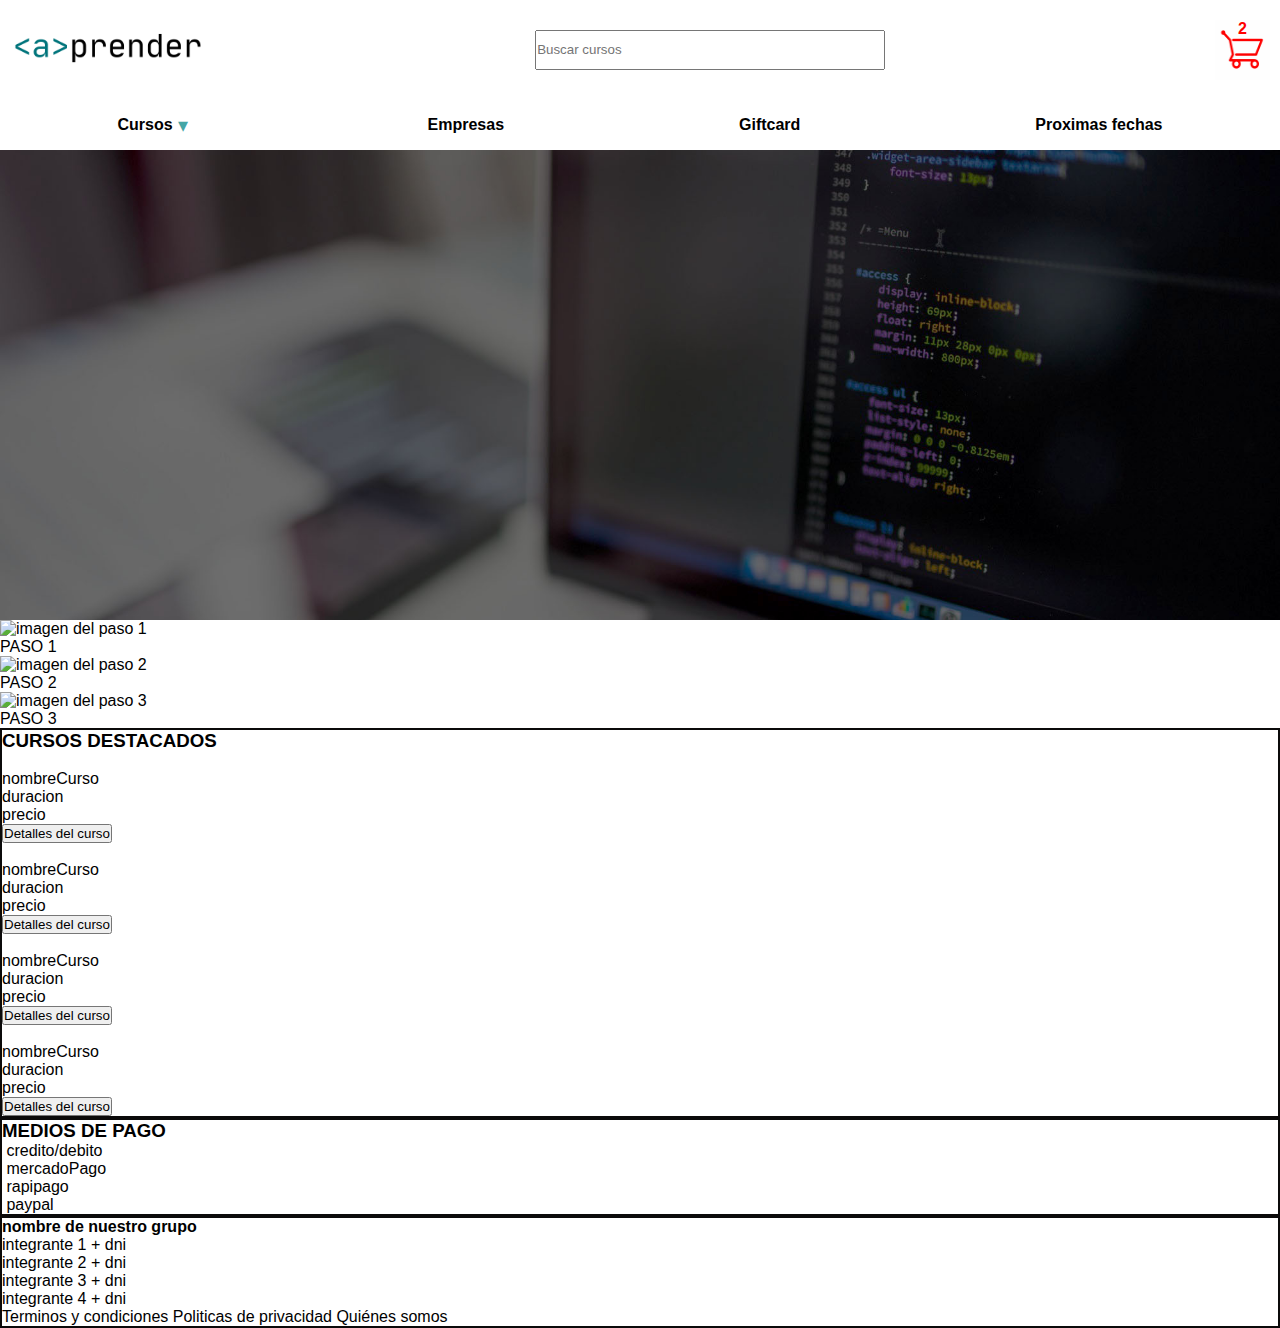
==== index.html @ 57b90f8f "Se agrego el menu bajo del header con el desplegable en "Cursos"" ====
<!DOCTYPE html>
<html lang="en">

<head>
    <meta charset="UTF-8">
    <meta name="viewport" content="width=device-width, initial-scale=1.0">
    <link rel="stylesheet" href="./css/estilos.css">
    <link rel="stylesheet" href="./css/header.css">
    <link rel="stylesheet" href="./css/main.css">
    <link rel="stylesheet" href="./css/nav.css">
    <title>Pagina de Inicio</title>
    <!--ESTO ES EL LOGO QUE APARECERA EN NOMBRE DE LA PÁGINA-->

    <link rel="apple-touch-icon" sizes="57x57" href="favicon/apple-icon-57x57.png">
    <link rel="apple-touch-icon" sizes="60x60" href="favicon/apple-icon-60x60.png">
    <link rel="apple-touch-icon" sizes="72x72" href="favicon/apple-icon-72x72.png">
    <link rel="apple-touch-icon" sizes="76x76" href="favicon/apple-icon-76x76.png">
    <link rel="apple-touch-icon" sizes="114x114" href="favicon/apple-icon-114x114.png">
    <link rel="apple-touch-icon" sizes="120x120" href="favicon/apple-icon-120x120.png">
    <link rel="apple-touch-icon" sizes="144x144" href="favicon/apple-icon-144x144.png">
    <link rel="apple-touch-icon" sizes="152x152" href="favicon/apple-icon-152x152.png">
    <link rel="apple-touch-icon" sizes="180x180" href="favicon/apple-icon-180x180.png">
    <link rel="icon" type="image/png" sizes="192x192" href="favicon/android-icon-192x192.png">
    <link rel="icon" type="image/png" sizes="32x32" href="favicon/favicon-32x32.png">
    <link rel="icon" type="image/png" sizes="96x96" href="favicon/favicon-96x96.png">
    <link rel="icon" type="image/png" sizes="16x16" href="favicon/favicon-16x16.png">
    <link rel="manifest" href="favicon/manifest.json">
    <meta name="msapplication-TileColor" content="#ffffff">
    <meta name="msapplication-TileImage" content="favicon/ms-icon-144x144.png">
    <meta name="theme-color" content="#ffffff">
</head>

<body>

    <header>

        <div class="header">
            <div class="div_logo">
                <a href="index.html">
                    <img src="images/LogoTest.png" class="img-div-logo" alt="Logo Aprender">
                </a>
            </div>
            <div class="div_barra">
                <input class="barra" type="text" list="cursos" placeholder="Buscar cursos" name="Buscador de cursos">
                <datalist id="cursos">
                    <option value="curso 1">
                    <option value="curso 2">
                    <option value="curso 3">
                    <option value="curso 4">
                </datalist>
                <!--<button type="submit">Buscar</button>-->
            </div>
            <div class="div_carrito">
                <img class="carrito" src="images/carritoDeCompras.png" alt="CarroDeCompras">
                <span class="numero-carrito-fijo"><strong>2</strong></span>
            </div>
        </div>
    </header>

    <nav class="nav_menu">
        <ul class="items_menu">
            <li class="dropdown items">
                <a href="http://">
                    <h4>Cursos</h4>
                </a>
                <button class="dropbtn"> &#9662;</button>
                <ul class="dropdown-content">
                    <li class="content"><a href="./html/curso1.html">Curso 1</a></li>
                    <li class="content"><a href="./html/curso2.htm">Curso 2</a></li>
                    <li class="content"><a href="./html/curso3.html">Curso 3</a></li>
                    <li class="content"><a href="./html/curso4.html">Curso 4</a></li>
                </ul>
            </li>
            <li class="items">
                <a href="./html/forumlarioEmpresa.html">
                    <h4> Empresas </h4>
                </a>

            </li>

            <li class="items">
                <a href="http://">
                    <h4> Giftcard</h4>
                </a>
            </li>
            <li class="items">
                <a href="http://">
                    <h4> Proximas fechas </h4>
                </a>
            </li>
        </ul>
    </nav>

    <main>
        <section style="border: none;">
            <figure class="slider-principal">
                <img class="img-slider-pincipal" src="./images/sliderImagen.jpeg" alt="imagen-slider-principal">
            </figure>
        </section>
        <div class="pasos">
            <img src="" alt="imagen del paso 1">
            <P>PASO 1</P>
        </div>
        <div class="pasos">
            <img src="" alt="imagen del paso 2">
            <P>PASO 2</P>
        </div>
        <div class="pasos">
            <img src="" alt="imagen del paso 3">
            <P>PASO 3</P>
        </div>
        </section>

        <section>
            <h3>CURSOS DESTACADOS</h3>
            <article>
                <div class="curso">
                    <img src="" alt="">
                    <p>nombreCurso</p>
                    <p>duracion</p>
                    <p>precio</p>
                    <button type="submit">Detalles del curso</button>
                </div>

            </article>

            <article>
                <div class="curso">
                    <img src="" alt="">
                    <p>nombreCurso</p>
                    <p>duracion</p>
                    <p>precio</p>
                    <button type="submit">Detalles del curso</button>
            </article>

            <article>
                <div class="curso">
                    <img src="" alt="">
                    <p>nombreCurso</p>
                    <p>duracion</p>
                    <p>precio</p>
                    <button type="submit">Detalles del curso</button>
            </article>

            <article>
                <div class="curso">
                    <img src="" alt="">
                    <p>nombreCurso</p>
                    <p>duracion</p>
                    <p>precio</p>
                    <button>Detalles del curso</button>
            </article>
        </section>

        <section>
            <H3>MEDIOS DE PAGO</H3>
            <div class="slider_medios_de_pago">
                <div>
                    <img src="" alt="">
                    <a href="http://"> credito/debito</a>
                </div>
                <div>
                    <img src="" alt="">
                    <a href="http://">mercadoPago</a>
                </div>
                <div>
                    <img src="" alt="">
                    <a href="http://">rapipago</a>
                </div>
                <div>
                    <img src="" alt="">
                    <a href="http://">paypal</a>
                </div>
            </div>

        </section>
    </main>
    <footer>

        <div class="columna_footer">
            <h4>nombre de nuestro grupo</h4>
            <p>integrante 1 + dni</p>
            <p>integrante 2 + dni</p>
            <p>integrante 3 + dni</p>
            <p>integrante 4 + dni</p>
        </div>

        <div class="columna_footer">

            <div class="menu_inferior">

                <a class="items_inferiores" href="">Terminos y condiciones</a>

                <a class="items_inferiores" href="">Politicas de privacidad</a>

                <a class="items_inferiores" href="">Quiénes somos</a>

            </div>
        </div>

        <!--<form>
            <label for="carrera">Elige una carrera:</label>
            <select style="opacity: 0; position: absolute; width: 100px; height: 30px;" id="carrera" name="carrera">
                <option value="fullstack">Desarrollo Full Stack JavaScript</option>
                <option value="frontend">Desarrollo Front End</option>
                <option value="datascience">Data Science</option>
                <option value="uxui">Diseño UX/UI</option>
            </select>
            <a>Hola</a>
        </form>-->


    </footer>

</body>


</html>
---- css/estilos.css ----
* {
    margin: 0;
    padding: 0;
    font-family: 'Montserrat', Arial, Helvetica, sans-serif;
    text-decoration: none;
}

/*Ésta parte solo la use para que se vean bien las sepraciones del nav, header, footer etc.
 Despues la sacamos.
--------------------------------------------------------------------*/
section,
footer {
    border: 2px solid #0b0a0a;
}

/*-----------------------------------------------------------*/
li {
    display: inline-flex
}
---- css/header.css ----
.header {
    margin: 0;
    display: flex;
    background-color: white;
    justify-content: space-between;
    height: 100px;
    align-items: center;

}

.div_logo,
.div_carrito,
.div_barra {
    display: flex;
    flex-direction: row;
    justify-content: center;
    align-items: center;
    padding: 10px;
    height: 40px;
}

.img-div-logo {
    height: 50px;
}

.barra {
    box-sizing: border-box;
    width: 350px;
    height: 40px;
    align-items: center;
}

.div_carrito {
    height: 35px;
}

.carrito {
    height: 60px;
    width: 55px;
}

.numero-carrito-fijo {
    position: absolute;
    top: 20px;
    color: red;
}
---- css/main.css ----
.slider-principal,
.img-slider-pincipal {
    height: 470px;
    object-fit: cover;
    width: 100%;
    object-position: center 20%;
}
---- css/nav.css ----
.items_menu,
.items {
    display: flex;
    height: 50px;
    justify-content: space-around;
    list-style: none;
    align-items: center;

}



.dropbtn {
    background-color: white;
    color: #44a6a6;
    padding: 5px;
    font-size: 20px;
    border: none;
}


.dropdown-content {
    display: none;
    background-color: #f9f9f9;
    padding: 10px;
    top:150px;
    width: fit-content;
    position:absolute;
}


.dropdown-content content:hover {
    background-color: #f1f1f1;
}

.dropdown:hover .dropdown-content {
    display: flex;
    flex-direction: column;
}

.dropdown:hover .dropbtn {
    color: white;
    background-color: #44a6a6;
}

a {
   color: black;
}
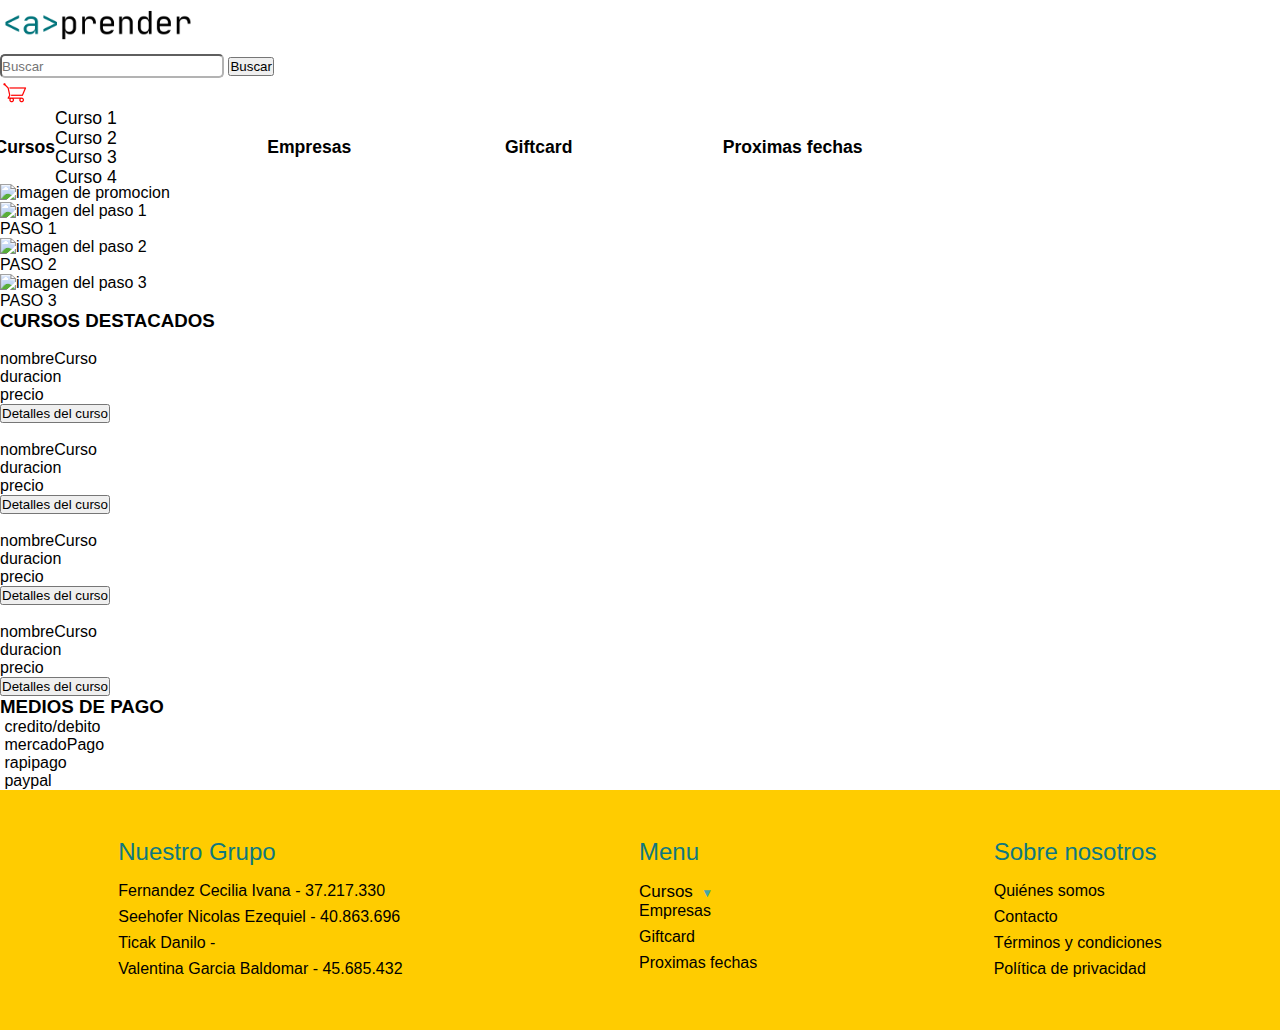
==== commit 010a74a2: "Acrtualizacion del formulario de inscripcion de empresas." ====
--- a/index.html
+++ b/index.html
@@ -5,9 +5,6 @@
     <meta charset="UTF-8">
     <meta name="viewport" content="width=device-width, initial-scale=1.0">
     <link rel="stylesheet" href="./css/estilos.css">
-    <link rel="stylesheet" href="./css/header.css">
-    <link rel="stylesheet" href="./css/main.css">
-    <link rel="stylesheet" href="./css/nav.css">
     <title>Pagina de Inicio</title>
     <!--ESTO ES EL LOGO QUE APARECERA EN NOMBRE DE LA PÁGINA-->
 
@@ -33,82 +30,77 @@
 <body>
 
     <header>
-
-        <div class="header">
-            <div class="div_logo">
-                <a href="index.html">
-                    <img src="images/LogoTest.png" class="img-div-logo" alt="Logo Aprender">
-                </a>
-            </div>
-            <div class="div_barra">
-                <input class="barra" type="text" list="cursos" placeholder="Buscar cursos" name="Buscador de cursos">
-                <datalist id="cursos">
-                    <option value="curso 1">
-                    <option value="curso 2">
-                    <option value="curso 3">
-                    <option value="curso 4">
-                </datalist>
-                <!--<button type="submit">Buscar</button>-->
-            </div>
-            <div class="div_carrito">
-                <img class="carrito" src="images/carritoDeCompras.png" alt="CarroDeCompras">
-                <span class="numero-carrito-fijo"><strong>2</strong></span>
-            </div>
-        </div>
+        <div class="logo_principal">
+            <a href="index.html">
+                <img src="images/LogoTest.png" style="height:50px" alt="Logo Aprender">
+            </a>
+        </div>
+        <div class=" barra_buscadora">
+            <input type="search" list="cursos" placeholder="Buscar" name="Buscador">
+            <datalist>
+                <option value="curso 1">
+                <option value="curso 2">
+                <option value="curso 3">
+                <option value="curso 4">
+            </datalist>
+            <button type="submit">Buscar</button>
+        </div>
+        <div class="logo_carrito">
+            <img src="images/carritoDeCompras.png" style="height:30px" alt="CarroDeCompras">
+        </div>
+        <nav> <!--Esto es el Menú principal. Muestra los cursos-->
+            <div class="container_items">
+                <ul class="items_lista">
+                    <li class="items">
+                        <a href="http://">
+                            <h4> Cursos </h4>
+                        </a>
+                        <ul>
+                            <li><a href="./html/curso1.html">Curso 1</a></li>
+                            <li><a href="./html/curso2.htm" l>Curso 2</a></li>
+                            <li><a href="./html/curso3.html">Curso 3</a></li>
+                            <li><a href="./html/curso4.html">Curso 4</a></li>
+                        </ul>
+                    </li>
+                    <li class="items">
+                        <a href="./html/forumlarioEmpresa.html">
+                            <h4> Empresas </h4>
+                        </a>
+
+                    </li>
+
+                    <li class="items">
+                        <a href="http://">
+                            <h4> Giftcard</h4>
+                        </a>
+                    </li>
+                    <li class="items">
+                        <a href="http://">
+                            <h4> Proximas fechas </h4>
+                        </a>
+                    </li>
+                </ul>
+            </div>
+
+        </nav>
     </header>
-
-    <nav class="nav_menu">
-        <ul class="items_menu">
-            <li class="dropdown items">
-                <a href="http://">
-                    <h4>Cursos</h4>
-                </a>
-                <button class="dropbtn"> &#9662;</button>
-                <ul class="dropdown-content">
-                    <li class="content"><a href="./html/curso1.html">Curso 1</a></li>
-                    <li class="content"><a href="./html/curso2.htm">Curso 2</a></li>
-                    <li class="content"><a href="./html/curso3.html">Curso 3</a></li>
-                    <li class="content"><a href="./html/curso4.html">Curso 4</a></li>
-                </ul>
-            </li>
-            <li class="items">
-                <a href="./html/forumlarioEmpresa.html">
-                    <h4> Empresas </h4>
-                </a>
-
-            </li>
-
-            <li class="items">
-                <a href="http://">
-                    <h4> Giftcard</h4>
-                </a>
-            </li>
-            <li class="items">
-                <a href="http://">
-                    <h4> Proximas fechas </h4>
-                </a>
-            </li>
-        </ul>
-    </nav>
-
     <main>
-        <section style="border: none;">
-            <figure class="slider-principal">
-                <img class="img-slider-pincipal" src="./images/sliderImagen.jpeg" alt="imagen-slider-principal">
-            </figure>
-        </section>
-        <div class="pasos">
-            <img src="" alt="imagen del paso 1">
-            <P>PASO 1</P>
-        </div>
-        <div class="pasos">
-            <img src="" alt="imagen del paso 2">
-            <P>PASO 2</P>
-        </div>
-        <div class="pasos">
-            <img src="" alt="imagen del paso 3">
-            <P>PASO 3</P>
-        </div>
+        <div class="slider_principal">
+            <img src="" alt="imagen de promocion" srcset="">
+        </div>
+        <section>
+            <div class="pasos">
+                <img src="" alt="imagen del paso 1">
+                <P>PASO 1</P>
+            </div>
+            <div class="pasos">
+                <img src="" alt="imagen del paso 2">
+                <P>PASO 2</P>
+            </div>
+            <div class="pasos">
+                <img src="" alt="imagen del paso 3">
+                <P>PASO 3</P>
+            </div>
         </section>
 
         <section>
@@ -176,39 +168,74 @@
         </section>
     </main>
     <footer>
-
         <div class="columna_footer">
-            <h4>nombre de nuestro grupo</h4>
-            <p>integrante 1 + dni</p>
-            <p>integrante 2 + dni</p>
-            <p>integrante 3 + dni</p>
-            <p>integrante 4 + dni</p>
+            <h4 class="titulo_footer">Nuestro Grupo</h4>
+            <ul>
+                <li class="item_inferior">
+                    <p>Fernandez Cecilia Ivana - 37.217.330</p>
+                </li>
+                <li class="item_inferior">
+                    <p>Seehofer Nicolas Ezequiel - 40.863.696</p>
+                </li>
+                <li class="item_inferior">
+                    <p>Ticak Danilo - </p>
+                </li>
+                <li class="item_inferior"></li>
+                <p>Valentina Garcia Baldomar - 45.685.432</p>
+                </li>
+            </ul>
         </div>
 
         <div class="columna_footer">
 
-            <div class="menu_inferior">
-
-                <a class="items_inferiores" href="">Terminos y condiciones</a>
-
-                <a class="items_inferiores" href="">Politicas de privacidad</a>
-
-                <a class="items_inferiores" href="">Quiénes somos</a>
-
-            </div>
-        </div>
-
-        <!--<form>
-            <label for="carrera">Elige una carrera:</label>
-            <select style="opacity: 0; position: absolute; width: 100px; height: 30px;" id="carrera" name="carrera">
-                <option value="fullstack">Desarrollo Full Stack JavaScript</option>
-                <option value="frontend">Desarrollo Front End</option>
-                <option value="datascience">Data Science</option>
-                <option value="uxui">Diseño UX/UI</option>
-            </select>
-            <a>Hola</a>
-        </form>-->
-
+            <h4 class="titulo_footer">Menu</h4>
+            <ul>
+                <li class="item_inferior">
+                    <li class="dropdown">
+                        <a href="#" class="dropbtn">Cursos</a>  <!-- Flecha azul en el mismo enlace -->
+                        <ul class="dropdown-content">
+                            <li><a href="../html/curso1.html">Curso 1</a></li>
+                            <li><a href="../html/curso2.html">Curso 2</a></li>
+                            <li><a href="../html/curso3.html">Curso 3</a></li>
+                            <li><a href="../html/curso4.html">Curso 4</a></li>
+                        </ul>
+                    </li>
+                    
+                </li>
+              
+                <li class="item_inferior">
+                    <a href="">Empresas</a>
+                </li>
+                <li class="item_inferior">
+                    <a href="">Giftcard</a>
+                </li>
+                <li class="item_inferior">
+                    <a href="">Proximas fechas</a>
+                </li>
+
+            </ul>
+        </div>
+        </div>
+        <div class="columna_footer">
+
+            <h4 class="titulo_footer">Sobre nosotros</h4>
+            <ul>
+                <li class="item_inferior">
+                    <a href="">Quiénes somos</a>
+                </li>
+                <li class="item_inferior">
+                    <a href="">Contacto</a>
+                </li>
+                <li class="item_inferior">
+                    <a href="">Términos y condiciones</a>
+                </li>
+                <li class="item_inferior">
+                    <a href="">Política de privacidad</a>
+                </li>
+
+            </ul>
+
+        </div>
 
     </footer>
 
--- a/css/estilos.css
+++ b/css/estilos.css
@@ -1,19 +1,214 @@
-* {
+*{
     margin: 0;
     padding: 0;
-    font-family: 'Montserrat', Arial, Helvetica, sans-serif;
+    font-family: Arial, Helvetica, sans-serif;
     text-decoration: none;
-}
-
-/*Ésta parte solo la use para que se vean bien las sepraciones del nav, header, footer etc.
- Despues la sacamos.
---------------------------------------------------------------------*/
-section,
-footer {
-    border: 2px solid #0b0a0a;
-}
-
-/*-----------------------------------------------------------*/
-li {
-    display: inline-flex
-}+    list-style: none;
+
+}
+a {
+    color: var(--color-negro);
+}
+.items, .item_inferior  a:hover {
+    color: #44a6a6;
+    transform: scale(1.1); 
+}
+:root{
+    --color-primario: #0f787f;
+    --color-secundario:#ffcc00;
+    --color-blanco:white;
+    --color-gris:#b3b3b3;
+    --color-negro:black;
+}
+
+.items_lista{
+    display: inline-flex;
+    gap: 10rem;
+}
+
+
+.texto_inscripcion{
+  margin-top: 1.5rem;
+  margin-left: 3.5rem;
+}
+.texto_curso_nav{
+    font-weight: bold;
+}
+
+.detalles_del_curso_main{
+width: 100%;
+height: 390px;
+padding-top: 1rem;
+
+}
+.titulo_curso{
+margin-top: 3rem;
+display: flex;
+margin-left: 3rem;
+
+}
+
+
+.input_datos_alumno {
+
+display: flex;
+justify-content:space-evenly;
+align-items: center;
+margin-bottom: 10px;
+
+
+}
+input{
+    width: 14rem;
+    height:1.5rem ;
+    border-radius: 5px;
+    border-color: var(--color-gris);
+}
+.boton_agregar_quitar_persona{
+    background-color: white;
+    width: 30px;
+    height: 30px;
+    border-radius: 50%; 
+    border: 3px solid black;
+    cursor: pointer; 
+   
+}
+.boton_agregar_quitar_persona:hover {
+    transform: scale(1.2); 
+}
+
+
+.contenedor_boton_texto{
+    display: flex;
+    align-items: first baseline;
+    margin-left: 3.5rem;
+    margin-top: 3rem;
+ 
+}
+
+.boton_inscribirse{
+    display: inline-block; 
+    text-align: center; 
+    line-height: 3rem;
+    border: none;
+    width: 7rem;
+    height: 3rem;
+
+    border-radius: 20px;
+    background-color: var(--color-primario);
+    color: var(--color-blanco);
+    margin-left: 5rem;
+    font-family: Arial, sans-serif;
+    font-size: 18px;
+    cursor: pointer;
+   
+ 
+}
+
+.boton_inscribirse:hover {
+    background-color: #007b8f;
+    transform: scale(1.05); 
+}
+
+.precio{
+    background-color: black;
+    color: white;
+    padding: 10px;
+    display: inline-block;
+    font-family: Arial, sans-serif;
+    font-size: 18px;
+    border-radius: 2px;
+    margin-left: 4rem;
+    margin-top: 3rem;
+}
+.texto_agregar-persona{
+    margin-left: 1rem;
+}
+
+footer{
+background-color:#ffcc00;
+height: 10rem;
+display: flex;
+justify-content: space-around;
+padding-top: 3rem;
+padding-bottom: 2rem;
+}
+.titulo_footer{
+color: var(--color-primario);
+font-family: Arial, Helvetica, sans-serif;
+font-size:x-large;
+font-weight:100;
+margin-bottom: 1rem;
+}
+.item_inferior{
+    margin-bottom: 0.5rem;
+color: var(--color-negro);
+}
+   /*
+   código Nico
+   */ 
+   .items_menu,
+.items {
+    display: flex;
+    justify-content: space-around;
+    list-style: none;
+    align-items: center;
+}
+
+.dropbtn {
+    color: var(--color-negro);
+    font-size: 17px;
+ 
+    text-decoration: none;
+    cursor: pointer;
+    border: none;
+    background-color: transparent; 
+
+}
+
+.dropbtn::after {
+    content: " \25BC";
+    color: #44a6a6;
+    margin-left: 5px;
+    font-size: 12px;
+}
+
+.dropdown {
+    position:relative;
+
+}
+
+
+.dropdown-content {
+    display: none;
+    position: absolute;
+    background-color: #f9f9f9;
+    padding: 10px;
+    top: 100%;
+    width: 150px;
+    z-index: 1; 
+}
+
+.dropdown-content li {
+    list-style: none;
+}
+
+.dropdown-content a {
+    display: block;
+    padding: 8px;
+    text-decoration: none;
+    color: black;
+}
+
+.dropdown-content a:hover {
+    background-color: #f1f1f1;
+}
+
+.dropdown:hover .dropdown-content {
+    display: block; 
+}
+
+.dropdown:hover .dropbtn {
+    color:var(--color-primario);
+    background-color: transparent; 
+}
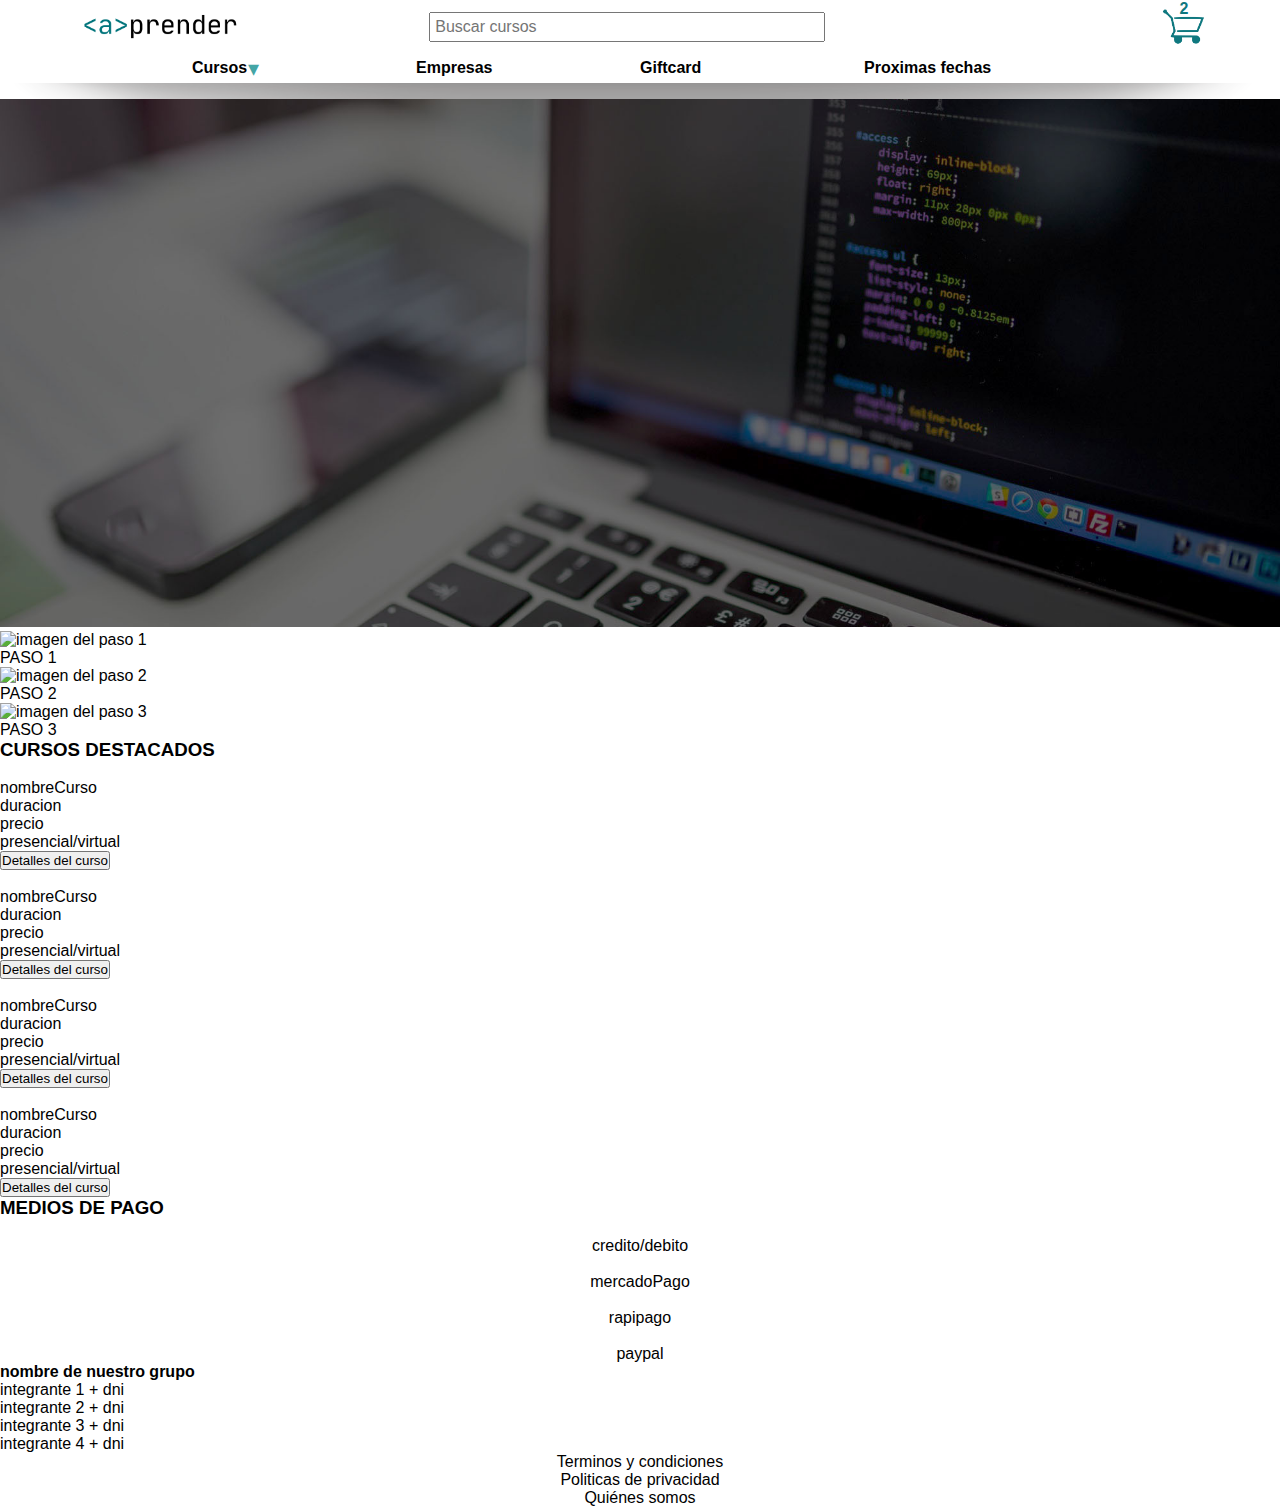
==== commit 7d5a357f: "Header, Nav y Slider ajustados en porcentuales (en algunos pocos use 'rem' porque se complico)" ====
--- a/index.html
+++ b/index.html
@@ -5,6 +5,9 @@
     <meta charset="UTF-8">
     <meta name="viewport" content="width=device-width, initial-scale=1.0">
     <link rel="stylesheet" href="./css/estilos.css">
+    <link rel="stylesheet" href="./css/header.css">
+    <link rel="stylesheet" href="./css/main.css">
+    <link rel="stylesheet" href="./css/nav.css">
     <title>Pagina de Inicio</title>
     <!--ESTO ES EL LOGO QUE APARECERA EN NOMBRE DE LA PÁGINA-->
 
@@ -29,65 +32,72 @@
 
 <body>
 
-    <header>
-        <div class="logo_principal">
+    <header class="header">
+        <figure class="item-header item-header-logo">
             <a href="index.html">
-                <img src="images/LogoTest.png" style="height:50px" alt="Logo Aprender">
+                <img src="images/LogoTest.png" class="logo" alt="Logo Aprender">
             </a>
-        </div>
-        <div class=" barra_buscadora">
-            <input type="search" list="cursos" placeholder="Buscar" name="Buscador">
-            <datalist>
+        </figure>
+        <article class="item-header item-header-barra">
+            <input class="barra" type="text" list="cursos" placeholder="Buscar cursos" name="Buscador de cursos">
+            <datalist id="cursos">
                 <option value="curso 1">
                 <option value="curso 2">
                 <option value="curso 3">
                 <option value="curso 4">
             </datalist>
-            <button type="submit">Buscar</button>
-        </div>
-        <div class="logo_carrito">
-            <img src="images/carritoDeCompras.png" style="height:30px" alt="CarroDeCompras">
-        </div>
-        <nav> <!--Esto es el Menú principal. Muestra los cursos-->
-            <div class="container_items">
-                <ul class="items_lista">
-                    <li class="items">
-                        <a href="http://">
-                            <h4> Cursos </h4>
-                        </a>
-                        <ul>
-                            <li><a href="./html/curso1.html">Curso 1</a></li>
-                            <li><a href="./html/curso2.htm" l>Curso 2</a></li>
-                            <li><a href="./html/curso3.html">Curso 3</a></li>
-                            <li><a href="./html/curso4.html">Curso 4</a></li>
-                        </ul>
-                    </li>
-                    <li class="items">
-                        <a href="./html/forumlarioEmpresa.html">
-                            <h4> Empresas </h4>
-                        </a>
-
-                    </li>
-
-                    <li class="items">
-                        <a href="http://">
-                            <h4> Giftcard</h4>
-                        </a>
-                    </li>
-                    <li class="items">
-                        <a href="http://">
-                            <h4> Proximas fechas </h4>
-                        </a>
-                    </li>
+        </article>
+
+        <figure class="item-header item-header-carrito">
+            <img class="img-carrito" src="images/carritoDeComprasColor.png" alt="CarroDeCompras">
+            <figcaption class="numero-carrito-fijo"><strong>2</strong></figcaption>
+        </figure>
+    </header>
+
+    <nav class="nav-menu">
+        <!-- Estaba pensando agregar tipo una línea sombreada abajo del nav. Porque es toda blanca la página 
+         valen ya hizo un diseño en Canva, revisarlo-->
+        <ul class="nav-items-menu">
+            <li class="desplegable items item-principio">
+                <a href="http://">
+                    <h4>Cursos</h4>
+                </a>
+
+                <button class="flecha-cursos"> &#9662;</button>
+                <ul class="contenedor-desplegable">
+                    <li class="contenido"><a href="./html/curso1.html">Curso 1</a></li>
+                    <li class="contenido"><a href="./html/curso2.htm">Curso 2</a></li>
+                    <li class="contenido"><a href="./html/curso3.html">Curso 3</a></li>
+                    <li class="contenido"><a href="./html/curso4.html">Curso 4</a></li>
                 </ul>
-            </div>
-
-        </nav>
-    </header>
-    <main>
-        <div class="slider_principal">
-            <img src="" alt="imagen de promocion" srcset="">
-        </div>
+            </li>
+            <li class="items">
+                <a href="./html/forumlarioEmpresa.html">
+                    <h4> Empresas </h4>
+                </a>
+
+            </li>
+
+            <li class="items">
+                <a href="http://">
+                    <h4> Giftcard</h4>
+                </a>
+            </li>
+            <li class="items item-final">
+                <a href="http://">
+                    <h4> Proximas fechas </h4>
+                </a>
+            </li>
+        </ul>
+    </nav>
+    <div class="barra-degradada" ><img class = "img-degrade" src="./images/imagenDegradado.png" alt="detalle en degrade"></div>
+
+    <main class="main">
+        <section class="section-main-carrousel">
+            <!-- AGREGAR LAS FLECHAS QUE PUSO VALEN EN CANVA-->
+            <img class="img-carrousel-pincipal" src="./images/sliderImagen.jpeg" alt="imagen-slider-principal">
+
+        </section>
         <section>
             <div class="pasos">
                 <img src="" alt="imagen del paso 1">
@@ -101,6 +111,27 @@
                 <img src="" alt="imagen del paso 3">
                 <P>PASO 3</P>
             </div>
+            <!--section{display:flex:
+justify-content:space-around; align-items:center;
+}
+div
+display:inline-block;
+height:100px; width:50px; align-items:center;
+background-color:red;
+}
+a{
+display: flex;
+justify-content: center. align-items:center; background-color: white; margin-top:40px;
+}
+</style>
+</head>
+<body>
+<section>>
+<div><a>Hola</a></div>
+<div><a>Como</a></div>
+<div><a>Estas</a></div>
+</section>
+</body>-->
         </section>
 
         <section>
@@ -111,6 +142,7 @@
                     <p>nombreCurso</p>
                     <p>duracion</p>
                     <p>precio</p>
+                    <p>presencial/virtual</p>
                     <button type="submit">Detalles del curso</button>
                 </div>
 
@@ -122,6 +154,7 @@
                     <p>nombreCurso</p>
                     <p>duracion</p>
                     <p>precio</p>
+                    <p>presencial/virtual</p>
                     <button type="submit">Detalles del curso</button>
             </article>
 
@@ -131,6 +164,7 @@
                     <p>nombreCurso</p>
                     <p>duracion</p>
                     <p>precio</p>
+                    <p>presencial/virtual</p>
                     <button type="submit">Detalles del curso</button>
             </article>
 
@@ -140,8 +174,56 @@
                     <p>nombreCurso</p>
                     <p>duracion</p>
                     <p>precio</p>
+                    <p>presencial/virtual</p>
                     <button>Detalles del curso</button>
             </article>
+
+            <!--
+<style>
+body{ display:flex; align-items: center;
+justify-content: space-around;
+}
+h1{
+display:flex; align-items: center;
+}
+section, article{
+display: flex;
+align-items: center;
+justify-content: space-around;
+}
+section(
+background-color: #FOFOFO;
+height: 400px;
+width: 1510px;
+}
+article (
+flex-direction: column;
+height: 380px;
+border: 4px solid yellow;
+a(
+display: inline-flex; width: 375px;
+height: 40px; justify-content: center; align-content space-around:
+</style>
+</head>
+<body>
+<h1>Cursos destacados</h1>
+<section> <article>
+<h3 style="display:flex">Diseño UX/UI</h3> <a style="color:black; justify-content flex-start;">Asi asdjoajsdoiajsodasda jaiosida asidoiasi asjasida c asdfoakm</a>
+<a style="color:black; justify-content flex-end;">< <a style="color:black; justify-content:flex-start;"> <a style="color: #OF787F: justify-content flex-end," </article>
+<article>
+<a>Explicacion 1</a>
+<a>Explicacion 2</a>
+<a>Explicacion 3</a>
+</article>
+<article>
+<a>Explicacion 1</a>
+<a-Explicacion 2</a>
+<a>Explicacion 3</a>
+</article>
+</section>
+</body>
+
+-->
         </section>
 
         <section>
@@ -168,74 +250,39 @@
         </section>
     </main>
     <footer>
+
         <div class="columna_footer">
-            <h4 class="titulo_footer">Nuestro Grupo</h4>
-            <ul>
-                <li class="item_inferior">
-                    <p>Fernandez Cecilia Ivana - 37.217.330</p>
-                </li>
-                <li class="item_inferior">
-                    <p>Seehofer Nicolas Ezequiel - 40.863.696</p>
-                </li>
-                <li class="item_inferior">
-                    <p>Ticak Danilo - </p>
-                </li>
-                <li class="item_inferior"></li>
-                <p>Valentina Garcia Baldomar - 45.685.432</p>
-                </li>
-            </ul>
+            <h4>nombre de nuestro grupo</h4>
+            <p>integrante 1 + dni</p>
+            <p>integrante 2 + dni</p>
+            <p>integrante 3 + dni</p>
+            <p>integrante 4 + dni</p>
         </div>
 
         <div class="columna_footer">
 
-            <h4 class="titulo_footer">Menu</h4>
-            <ul>
-                <li class="item_inferior">
-                    <li class="dropdown">
-                        <a href="#" class="dropbtn">Cursos</a>  <!-- Flecha azul en el mismo enlace -->
-                        <ul class="dropdown-content">
-                            <li><a href="../html/curso1.html">Curso 1</a></li>
-                            <li><a href="../html/curso2.html">Curso 2</a></li>
-                            <li><a href="../html/curso3.html">Curso 3</a></li>
-                            <li><a href="../html/curso4.html">Curso 4</a></li>
-                        </ul>
-                    </li>
-                    
-                </li>
-              
-                <li class="item_inferior">
-                    <a href="">Empresas</a>
-                </li>
-                <li class="item_inferior">
-                    <a href="">Giftcard</a>
-                </li>
-                <li class="item_inferior">
-                    <a href="">Proximas fechas</a>
-                </li>
-
-            </ul>
+            <div class="menu_inferior">
+
+                <a class="items_inferiores" href="">Terminos y condiciones</a>
+
+                <a class="items_inferiores" href="">Politicas de privacidad</a>
+
+                <a class="items_inferiores" href="">Quiénes somos</a>
+
+            </div>
         </div>
-        </div>
-        <div class="columna_footer">
-
-            <h4 class="titulo_footer">Sobre nosotros</h4>
-            <ul>
-                <li class="item_inferior">
-                    <a href="">Quiénes somos</a>
-                </li>
-                <li class="item_inferior">
-                    <a href="">Contacto</a>
-                </li>
-                <li class="item_inferior">
-                    <a href="">Términos y condiciones</a>
-                </li>
-                <li class="item_inferior">
-                    <a href="">Política de privacidad</a>
-                </li>
-
-            </ul>
-
-        </div>
+
+        <!--<form>
+            <label for="carrera">Elige una carrera:</label>
+            <select style="opacity: 0; position: absolute; width: 100px; height: 30px;" id="carrera" name="carrera">
+                <option value="fullstack">Desarrollo Full Stack JavaScript</option>
+                <option value="frontend">Desarrollo Front End</option>
+                <option value="datascience">Data Science</option>
+                <option value="uxui">Diseño UX/UI</option>
+            </select>
+            <a>Hola</a>
+        </form>-->
+
 
     </footer>
 
--- a/css/estilos.css
+++ b/css/estilos.css
@@ -1,214 +1,8 @@
-*{
+* {
     margin: 0;
     padding: 0;
-    font-family: Arial, Helvetica, sans-serif;
+    font-family: 'Montserrat', Arial, Helvetica, sans-serif;
     text-decoration: none;
-    list-style: none;
-
-}
-a {
-    color: var(--color-negro);
-}
-.items, .item_inferior  a:hover {
-    color: #44a6a6;
-    transform: scale(1.1); 
-}
-:root{
-    --color-primario: #0f787f;
-    --color-secundario:#ffcc00;
-    --color-blanco:white;
-    --color-gris:#b3b3b3;
-    --color-negro:black;
-}
-
-.items_lista{
-    display: inline-flex;
-    gap: 10rem;
 }
 
 
-.texto_inscripcion{
-  margin-top: 1.5rem;
-  margin-left: 3.5rem;
-}
-.texto_curso_nav{
-    font-weight: bold;
-}
-
-.detalles_del_curso_main{
-width: 100%;
-height: 390px;
-padding-top: 1rem;
-
-}
-.titulo_curso{
-margin-top: 3rem;
-display: flex;
-margin-left: 3rem;
-
-}
-
-
-.input_datos_alumno {
-
-display: flex;
-justify-content:space-evenly;
-align-items: center;
-margin-bottom: 10px;
-
-
-}
-input{
-    width: 14rem;
-    height:1.5rem ;
-    border-radius: 5px;
-    border-color: var(--color-gris);
-}
-.boton_agregar_quitar_persona{
-    background-color: white;
-    width: 30px;
-    height: 30px;
-    border-radius: 50%; 
-    border: 3px solid black;
-    cursor: pointer; 
-   
-}
-.boton_agregar_quitar_persona:hover {
-    transform: scale(1.2); 
-}
-
-
-.contenedor_boton_texto{
-    display: flex;
-    align-items: first baseline;
-    margin-left: 3.5rem;
-    margin-top: 3rem;
- 
-}
-
-.boton_inscribirse{
-    display: inline-block; 
-    text-align: center; 
-    line-height: 3rem;
-    border: none;
-    width: 7rem;
-    height: 3rem;
-
-    border-radius: 20px;
-    background-color: var(--color-primario);
-    color: var(--color-blanco);
-    margin-left: 5rem;
-    font-family: Arial, sans-serif;
-    font-size: 18px;
-    cursor: pointer;
-   
- 
-}
-
-.boton_inscribirse:hover {
-    background-color: #007b8f;
-    transform: scale(1.05); 
-}
-
-.precio{
-    background-color: black;
-    color: white;
-    padding: 10px;
-    display: inline-block;
-    font-family: Arial, sans-serif;
-    font-size: 18px;
-    border-radius: 2px;
-    margin-left: 4rem;
-    margin-top: 3rem;
-}
-.texto_agregar-persona{
-    margin-left: 1rem;
-}
-
-footer{
-background-color:#ffcc00;
-height: 10rem;
-display: flex;
-justify-content: space-around;
-padding-top: 3rem;
-padding-bottom: 2rem;
-}
-.titulo_footer{
-color: var(--color-primario);
-font-family: Arial, Helvetica, sans-serif;
-font-size:x-large;
-font-weight:100;
-margin-bottom: 1rem;
-}
-.item_inferior{
-    margin-bottom: 0.5rem;
-color: var(--color-negro);
-}
-   /*
-   código Nico
-   */ 
-   .items_menu,
-.items {
-    display: flex;
-    justify-content: space-around;
-    list-style: none;
-    align-items: center;
-}
-
-.dropbtn {
-    color: var(--color-negro);
-    font-size: 17px;
- 
-    text-decoration: none;
-    cursor: pointer;
-    border: none;
-    background-color: transparent; 
-
-}
-
-.dropbtn::after {
-    content: " \25BC";
-    color: #44a6a6;
-    margin-left: 5px;
-    font-size: 12px;
-}
-
-.dropdown {
-    position:relative;
-
-}
-
-
-.dropdown-content {
-    display: none;
-    position: absolute;
-    background-color: #f9f9f9;
-    padding: 10px;
-    top: 100%;
-    width: 150px;
-    z-index: 1; 
-}
-
-.dropdown-content li {
-    list-style: none;
-}
-
-.dropdown-content a {
-    display: block;
-    padding: 8px;
-    text-decoration: none;
-    color: black;
-}
-
-.dropdown-content a:hover {
-    background-color: #f1f1f1;
-}
-
-.dropdown:hover .dropdown-content {
-    display: block; 
-}
-
-.dropdown:hover .dropbtn {
-    color:var(--color-primario);
-    background-color: transparent; 
-}
--- a/css/header.css
+++ b/css/header.css
@@ -0,0 +1,50 @@
+header {
+    display: flex;
+    background-color: white;
+    align-items: center;
+    height: 30%;
+}
+
+a {
+    display: flex;
+    justify-content: center;
+}
+
+.item-header {
+    display: flex;
+}
+
+.item-header-logo {
+    width: 25%;
+}
+
+.item-header-barra {
+    width: 60%;
+    justify-content: center;
+}
+
+.item-header-carrito {
+    width: 15%;
+    justify-content: center;
+}
+
+.logo {
+    width: 50%;
+}
+
+.img-carrito {
+    width: 28%;
+}
+
+.barra {
+    width: 50%;
+    font-size: 100%;
+    padding: 0.5%;
+    margin-right: 20%;
+}
+
+.numero-carrito-fijo {
+    position: absolute;
+    font-size: medium;
+    color: #0f787f;
+}--- a/css/main.css
+++ b/css/main.css
@@ -0,0 +1,18 @@
+main {
+    display: flex;
+    flex-direction: column;
+}
+
+
+.section-main-carrousel {
+    height: 50%;
+    width: 100%;
+    overflow:hidden;
+    
+}
+.img-carrousel-pincipal {
+    height: 33rem;
+    width: 100%;
+    object-fit:cover;
+   
+}--- a/css/nav.css
+++ b/css/nav.css
@@ -0,0 +1,76 @@
+nav{
+    display:flex;
+    justify-content:space-between;
+    list-style:none;
+    align-items: center;
+}
+
+ul,li {
+    display:flex;
+    align-items: center;
+}
+
+ul{
+    width: 100%;
+    justify-content: space-between;
+}
+
+li{
+   flex:1;
+}
+
+.item-principio{
+    margin-left: 15%;
+}
+.item-final{
+    margin-right: 15%;
+}
+
+
+.flecha-cursos {
+    background-color: white;
+    color: #44a6a6;
+    padding: 0.5%;
+    font-size: 140%;
+    border: none;
+    
+}
+
+
+.contenedor-desplegable {
+    display: none;
+    background-color: #f9f9f9;
+    top:14%;
+    width: 5.8%;
+    position:absolute;
+}
+
+
+.contenedor-desplegable content:hover {
+    background-color: #f1f1f1;
+}
+
+
+.desplegable:hover .contenedor-desplegable {
+    display: flex;
+    flex-direction: column;
+}
+
+.desplegable:hover .flecha-cursos {
+    color: white;
+    background-color: #44a6a6;
+}
+
+a {
+   color: black;
+}
+
+.barra-degradada{
+    width: 100%;
+    height: 1rem;
+}
+
+.img-degrade {
+    width: 100%;
+    height: 6rem;
+}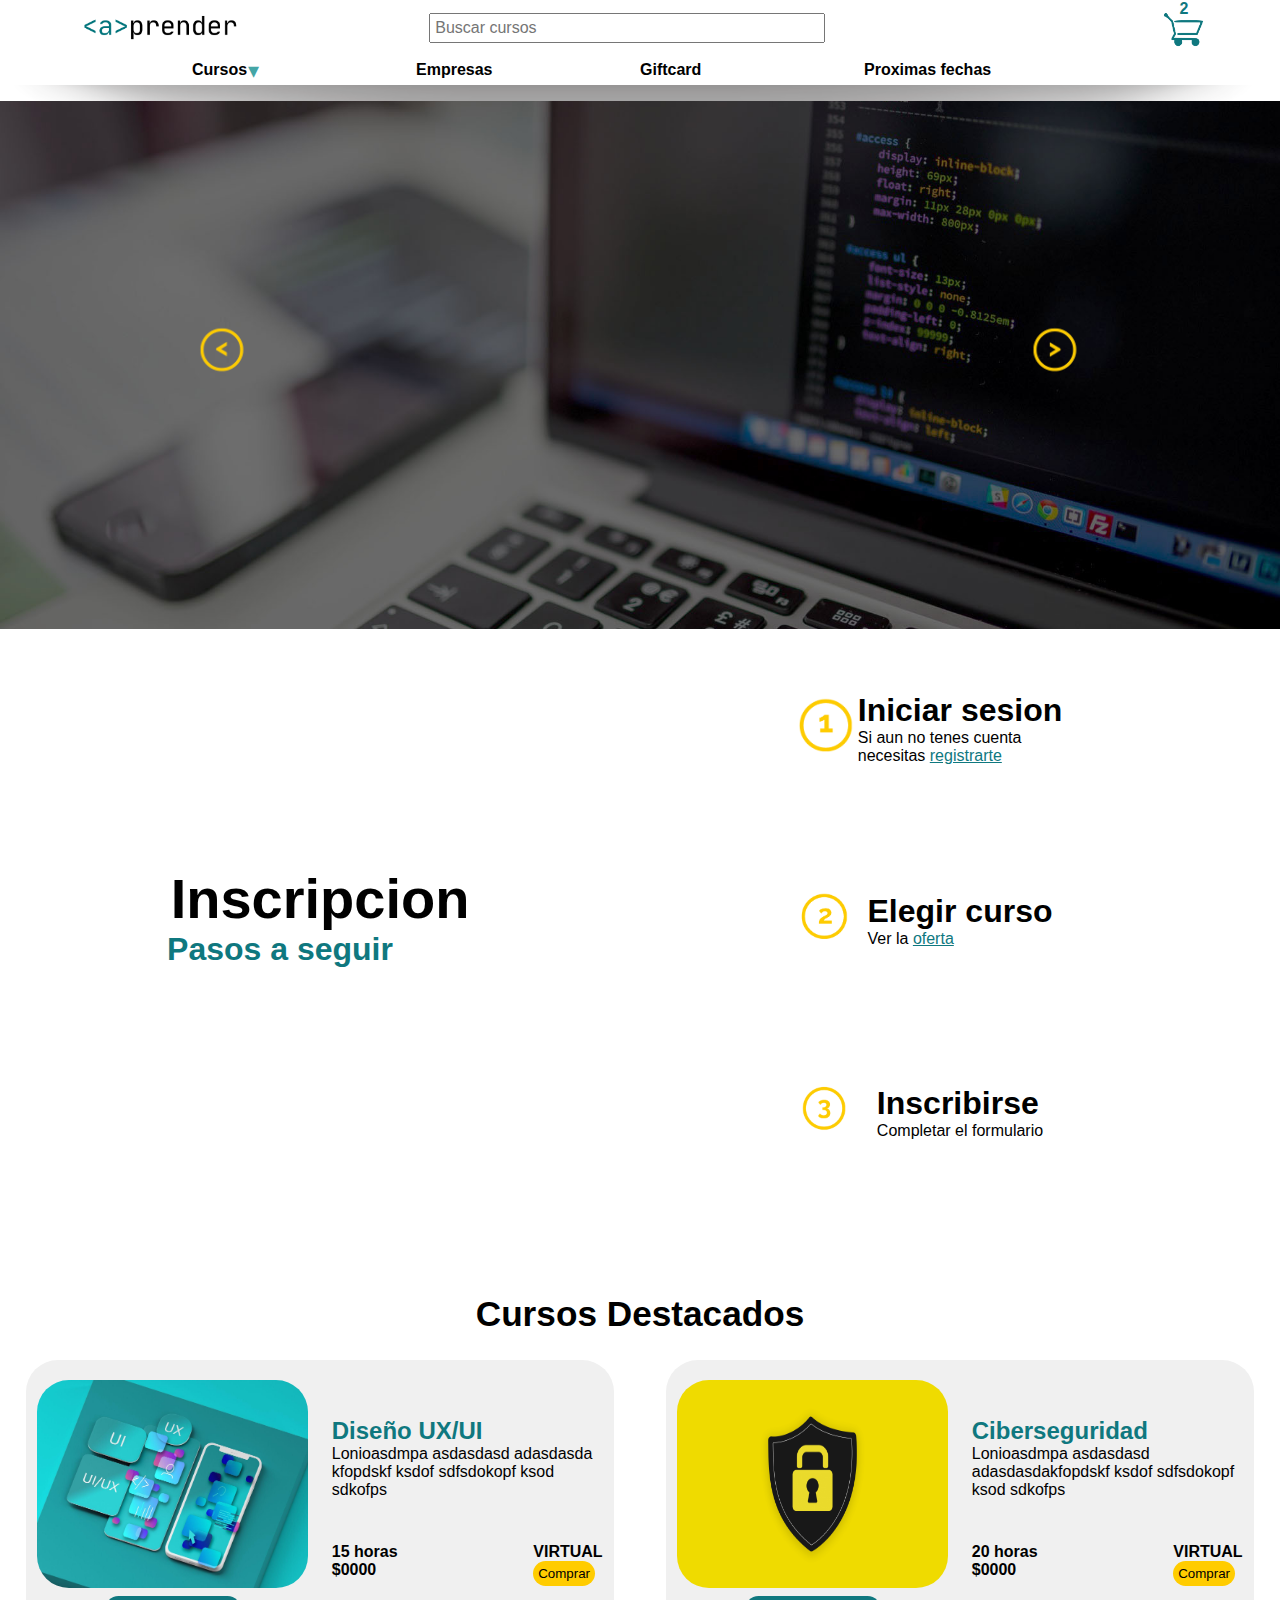
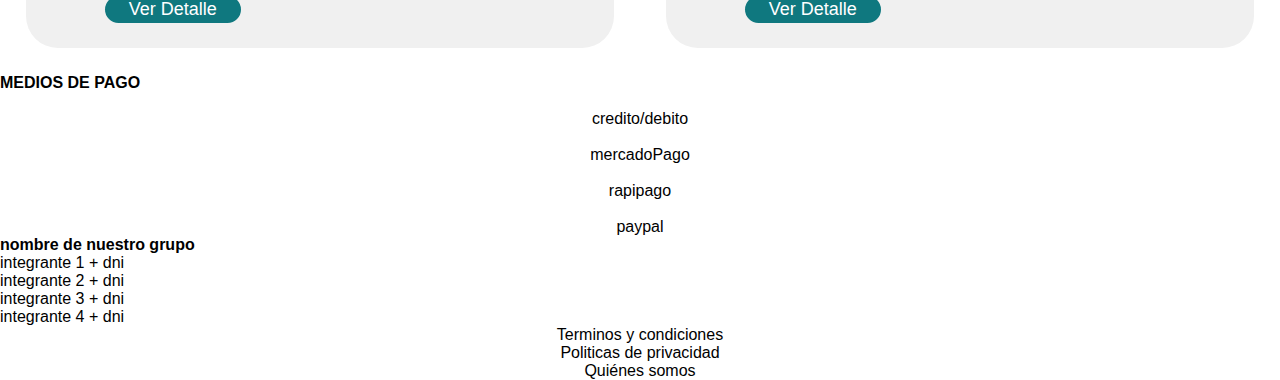
==== commit 3ba19b34: "Hecho hasta "Cursos Destacados"" ====
--- a/index.html
+++ b/index.html
@@ -90,144 +90,110 @@
             </li>
         </ul>
     </nav>
-    <div class="barra-degradada" ><img class = "img-degrade" src="./images/imagenDegradado.png" alt="detalle en degrade"></div>
+    <!-- BARRA DEGRADE -->
+    <div class="barra-degradada"><img class="img-degrade" src="./images/imagenDegradado.png" alt="detalle en degrade">
+    </div>
 
     <main class="main">
+        <!-- SECCION CARROUSEL -->
         <section class="section-main-carrousel">
-            <!-- AGREGAR LAS FLECHAS QUE PUSO VALEN EN CANVA-->
-            <img class="img-carrousel-pincipal" src="./images/sliderImagen.jpeg" alt="imagen-slider-principal">
-
-        </section>
+            <img class="img-carrousel-pincipal" src="./images/sliderImagen.jpeg" alt="imagen-carrousel-principal">
+            <img class="img-flecha-carrousel-izquierda" src="./images/FlechaIzquierda.png" alt="flechas-carrousel">
+            <img class="img-flecha-carrousel-derecha" src="./images/FlechaDerecha.png" alt="flechas-carrousel">
+        </section>
+        <!-- SECCION TUTORIAL -->
+        <section class="section-main-tutorial">
+
+            <article class="elementos-del-tutorial article-tutorial-titulo">
+                <h2 class="tutorial-titulo">Inscripcion</h2>
+                <h3 class="tutorial-titulo">Pasos a seguir</h3>
+            </article>
+
+            <article class="elementos-del-tutorial article-tutorial">
+                <div class="div-tutorial">
+                    <!--NO PUEDO ENTENDER PORQUE ESTE ME QUEDA ALGO CORRIDO HACIA LA IZQUIERDA-->
+                    <img class="img-paso-tutorial paso-uno" src="./images/primerPaso.png" alt="primer paso inscripcion">
+                    <div class="tutorial-descripcion">
+                        <h5>Iniciar sesion</h5>
+                        <p>Si aun no tenes cuenta</p>
+                        <p>necesitas <a class="vinculo-div-tutorial" href="http://">registrarte</a></p>
+                    </div>
+                </div>
+
+                <div class="div-tutorial">
+                    <img class="img-paso-tutorial paso-dos" src="./images/segundoPaso.png"
+                        alt="segundo paso inscripcion">
+                    <div class="tutorial-descripcion">
+                        <h5>Elegir curso</h5>
+                        <p>Ver la <a class="vinculo-div-tutorial" href="http://">oferta</a></p>
+                    </div>
+                </div>
+
+                <div class="div-tutorial">
+                    <img class="img-paso-tutorial paso-tres" src="./images/tercerPaso.png"
+                        alt="tercer paso inscripcion">
+                    <div class="tutorial-descripcion">
+                        <h5>Inscribirse</h5>
+                        <p>Completar el formulario</p>
+                    </div>
+                </div>
+            </article>
+
+        </section>
+
+        <section class="section-main-cursos-destacados">
+            <p class="titulo-cursos-destacados"> Cursos Destacados</p>
+
+            <article class="article-cursos-destacados">
+                <div class="div-curso-destacado">
+                    <figure class="bloque-curso-destacado"><img class="imagen-curso-destacado" src="./images/uxui.png" alt="curso de experiencia e interfaz de usuario">
+                        <figcaption><a class="vinculo-detalle-curso" href="http://">Ver Detalle</a></figcaption>
+                    </figure>
+                    <div class="bloque-curso-destacado">
+                        <div>
+                            <p class="titulo-curso">Diseño UX/UI</p>
+                            <p>Lonioasdmpa asdasdasd
+                                adasdasda kfopdskf ksdof
+                                sdfsdokopf ksod sdkofps</p>
+                        </div>
+                        <div class="particion-datos-curso">
+                            <div class="primer-particion">
+                                <p><strong>15 horas</strong></p>
+                                <p><strong>$0000</strong></p>
+                            </div>
+                            <div class="segunda-particion">
+                                <p>VIRTUAL</p>
+                                <button class="boton-comprar-curso" type="submit">Comprar</button>
+                            </div>
+                        </div>
+                    </div>
+                </div>
+                <div class="div-curso-destacado">
+                    <figure class="bloque-curso-destacado"> <img class="imagen-curso-destacado" src="./images/ciberseguridad.png" alt="curso de ciberseguridad">
+                        <figcaption><a class="vinculo-detalle-curso" href="http://">Ver Detalle</a></figcaption>
+                    </figure>
+                    <div class="bloque-curso-destacado">
+                        <div>
+                            <p class="titulo-curso">Ciberseguridad</p>
+                            <p>Lonioasdmpa asdasdasd
+                                adasdasdakfopdskf ksdof
+                                sdfsdokopf ksod sdkofps</p>
+                        </div>
+                        <div class="particion-datos-curso">
+                            <div class="primer-particion">
+                                <p><strong>20 horas</strong></p>
+                                <p><strong>$0000</strong></p>
+                            </div>
+                            <div class="segunda-particion">
+                                <p>VIRTUAL</p>
+                                <button class="boton-comprar-curso" type="submit">Comprar</button>
+                            </div>
+                        </div>
+            </article>
+        </section>
+
         <section>
-            <div class="pasos">
-                <img src="" alt="imagen del paso 1">
-                <P>PASO 1</P>
-            </div>
-            <div class="pasos">
-                <img src="" alt="imagen del paso 2">
-                <P>PASO 2</P>
-            </div>
-            <div class="pasos">
-                <img src="" alt="imagen del paso 3">
-                <P>PASO 3</P>
-            </div>
-            <!--section{display:flex:
-justify-content:space-around; align-items:center;
-}
-div
-display:inline-block;
-height:100px; width:50px; align-items:center;
-background-color:red;
-}
-a{
-display: flex;
-justify-content: center. align-items:center; background-color: white; margin-top:40px;
-}
-</style>
-</head>
-<body>
-<section>>
-<div><a>Hola</a></div>
-<div><a>Como</a></div>
-<div><a>Estas</a></div>
-</section>
-</body>-->
-        </section>
-
-        <section>
-            <h3>CURSOS DESTACADOS</h3>
-            <article>
-                <div class="curso">
-                    <img src="" alt="">
-                    <p>nombreCurso</p>
-                    <p>duracion</p>
-                    <p>precio</p>
-                    <p>presencial/virtual</p>
-                    <button type="submit">Detalles del curso</button>
-                </div>
-
-            </article>
-
-            <article>
-                <div class="curso">
-                    <img src="" alt="">
-                    <p>nombreCurso</p>
-                    <p>duracion</p>
-                    <p>precio</p>
-                    <p>presencial/virtual</p>
-                    <button type="submit">Detalles del curso</button>
-            </article>
-
-            <article>
-                <div class="curso">
-                    <img src="" alt="">
-                    <p>nombreCurso</p>
-                    <p>duracion</p>
-                    <p>precio</p>
-                    <p>presencial/virtual</p>
-                    <button type="submit">Detalles del curso</button>
-            </article>
-
-            <article>
-                <div class="curso">
-                    <img src="" alt="">
-                    <p>nombreCurso</p>
-                    <p>duracion</p>
-                    <p>precio</p>
-                    <p>presencial/virtual</p>
-                    <button>Detalles del curso</button>
-            </article>
-
-            <!--
-<style>
-body{ display:flex; align-items: center;
-justify-content: space-around;
-}
-h1{
-display:flex; align-items: center;
-}
-section, article{
-display: flex;
-align-items: center;
-justify-content: space-around;
-}
-section(
-background-color: #FOFOFO;
-height: 400px;
-width: 1510px;
-}
-article (
-flex-direction: column;
-height: 380px;
-border: 4px solid yellow;
-a(
-display: inline-flex; width: 375px;
-height: 40px; justify-content: center; align-content space-around:
-</style>
-</head>
-<body>
-<h1>Cursos destacados</h1>
-<section> <article>
-<h3 style="display:flex">Diseño UX/UI</h3> <a style="color:black; justify-content flex-start;">Asi asdjoajsdoiajsodasda jaiosida asidoiasi asjasida c asdfoakm</a>
-<a style="color:black; justify-content flex-end;">< <a style="color:black; justify-content:flex-start;"> <a style="color: #OF787F: justify-content flex-end," </article>
-<article>
-<a>Explicacion 1</a>
-<a>Explicacion 2</a>
-<a>Explicacion 3</a>
-</article>
-<article>
-<a>Explicacion 1</a>
-<a-Explicacion 2</a>
-<a>Explicacion 3</a>
-</article>
-</section>
-</body>
-
--->
-        </section>
-
-        <section>
-            <H3>MEDIOS DE PAGO</H3>
+            <H4>MEDIOS DE PAGO</H4>
             <div class="slider_medios_de_pago">
                 <div>
                     <img src="" alt="">
--- a/css/header.css
+++ b/css/header.css
@@ -33,7 +33,8 @@
 }
 
 .img-carrito {
-    width: 28%;
+    width: 27%;
+    margin-top: 2%;
 }
 
 .barra {
--- a/css/main.css
+++ b/css/main.css
@@ -3,16 +3,185 @@
     flex-direction: column;
 }
 
+/* CARROUSEL */
 
 .section-main-carrousel {
+    display: flex;
     height: 50%;
     width: 100%;
-    overflow:hidden;
-    
+    overflow: hidden;
+
 }
+
 .img-carrousel-pincipal {
     height: 33rem;
     width: 100%;
-    object-fit:cover;
-   
+    object-fit: cover;
+}
+
+.img-flecha-carrousel-izquierda {
+    position: absolute;
+    color: #ffcc00;
+    width: 5%;
+    margin-top: 17%;
+    margin-left: 15%;
+}
+
+.img-flecha-carrousel-derecha {
+    position: absolute;
+    color: #ffcc00;
+    width: 5%;
+    margin-top: 17%;
+    margin-left: 80%;
+}
+
+/* TUTORIAL */
+
+.section-main-tutorial {
+    display: flex;
+    justify-content: space-around;
+    align-items: center;
+    width: 100%;
+}
+
+.elementos-del-tutorial {
+    display: flex;
+    width: 50%;
+}
+
+.article-tutorial-titulo,
+.article-tutorial {
+    flex-direction: column;
+    align-items: center;
+}
+
+h2 {
+    font-size: 3.5rem;
+}
+
+h3 {
+    margin-right: 12.5%;
+    font-size: 2rem;
+    color: #0f787f;
+}
+
+.div-tutorial {
+    display: flex;
+    flex-direction: column;
+    height: 12rem;
+    width: 100%;
+    justify-content: center;
+
+}
+
+.tutorial-descripcion {
+    padding-top: 1%;
+    text-align: left;
+    align-self: center;
+}
+
+h5 {
+    font-size: 2rem;
+}
+
+.vinculo-div-tutorial {
+    display: inline-flex;
+    text-decoration: underline;
+    color: #0f787f;
+}
+
+.img-paso-tutorial,
+.paso-uno,
+.paso-dos,
+.paso-tres {
+    position: absolute;
+    color: #ffcc00;
+    width: 5%;
+    padding-left: 12%;
+}
+
+/* CURSOS DESTACADOS */
+
+.titulo-cursos-destacados {
+    margin-top: 7%;
+    font-size: 2.2rem;
+    font-weight: bold;
+}
+
+.section-main-cursos-destacados {
+    display: flex;
+    flex-direction: column;
+    justify-content: center;
+    align-items: center;
+}
+
+.article-cursos-destacados {
+    display: flex;
+    width: 100%;
+    justify-content: space-around;
+}
+
+.div-curso-destacado {
+    display: flex;
+    background-color: #f0f0f0;
+    border-radius: 2rem;    
+    height: 18rem;
+    margin: 2%;
+    width: 50%;
+}
+
+.titulo-curso {
+    color: #0f787f;
+    font-size: x-large;
+    font-weight: bold;
+}
+
+.bloque-curso-destacado {
+    display: flex;
+    flex-direction: column;
+    justify-content: space-evenly;
+    width: 50%;
+    height: 90%;
+    margin: 2%;
+    
+}
+
+.particion-datos-curso {
+    display: flex;
+    width: 100%;
+    justify-content: space-between;
+    font-weight: bold;
+}
+
+.boton-comprar-curso {
+    border: none;
+    border-radius: 2rem;
+    padding: 7%;
+    background-color: #ffcc00;
+}
+
+.boton-comprar-curso:hover {
+    border: none;
+    font-weight: bold;
+    border-radius: 2rem;
+    padding: 7%;
+    background-color: #ffcc00;
+    cursor: pointer;
+}
+
+.vinculo-detalle-curso {
+    color: white;
+    font-weight: 300;
+    background-color: #0f787f;
+    margin-left: 25%;
+    margin-right: 25%;
+    border-radius: 2rem;
+    font-size: large;
+    padding: 1%;
+}
+
+.imagen-curso-destacado{
+    height: 80%;
+    width: 100%;
+    border-radius: 2rem;
 }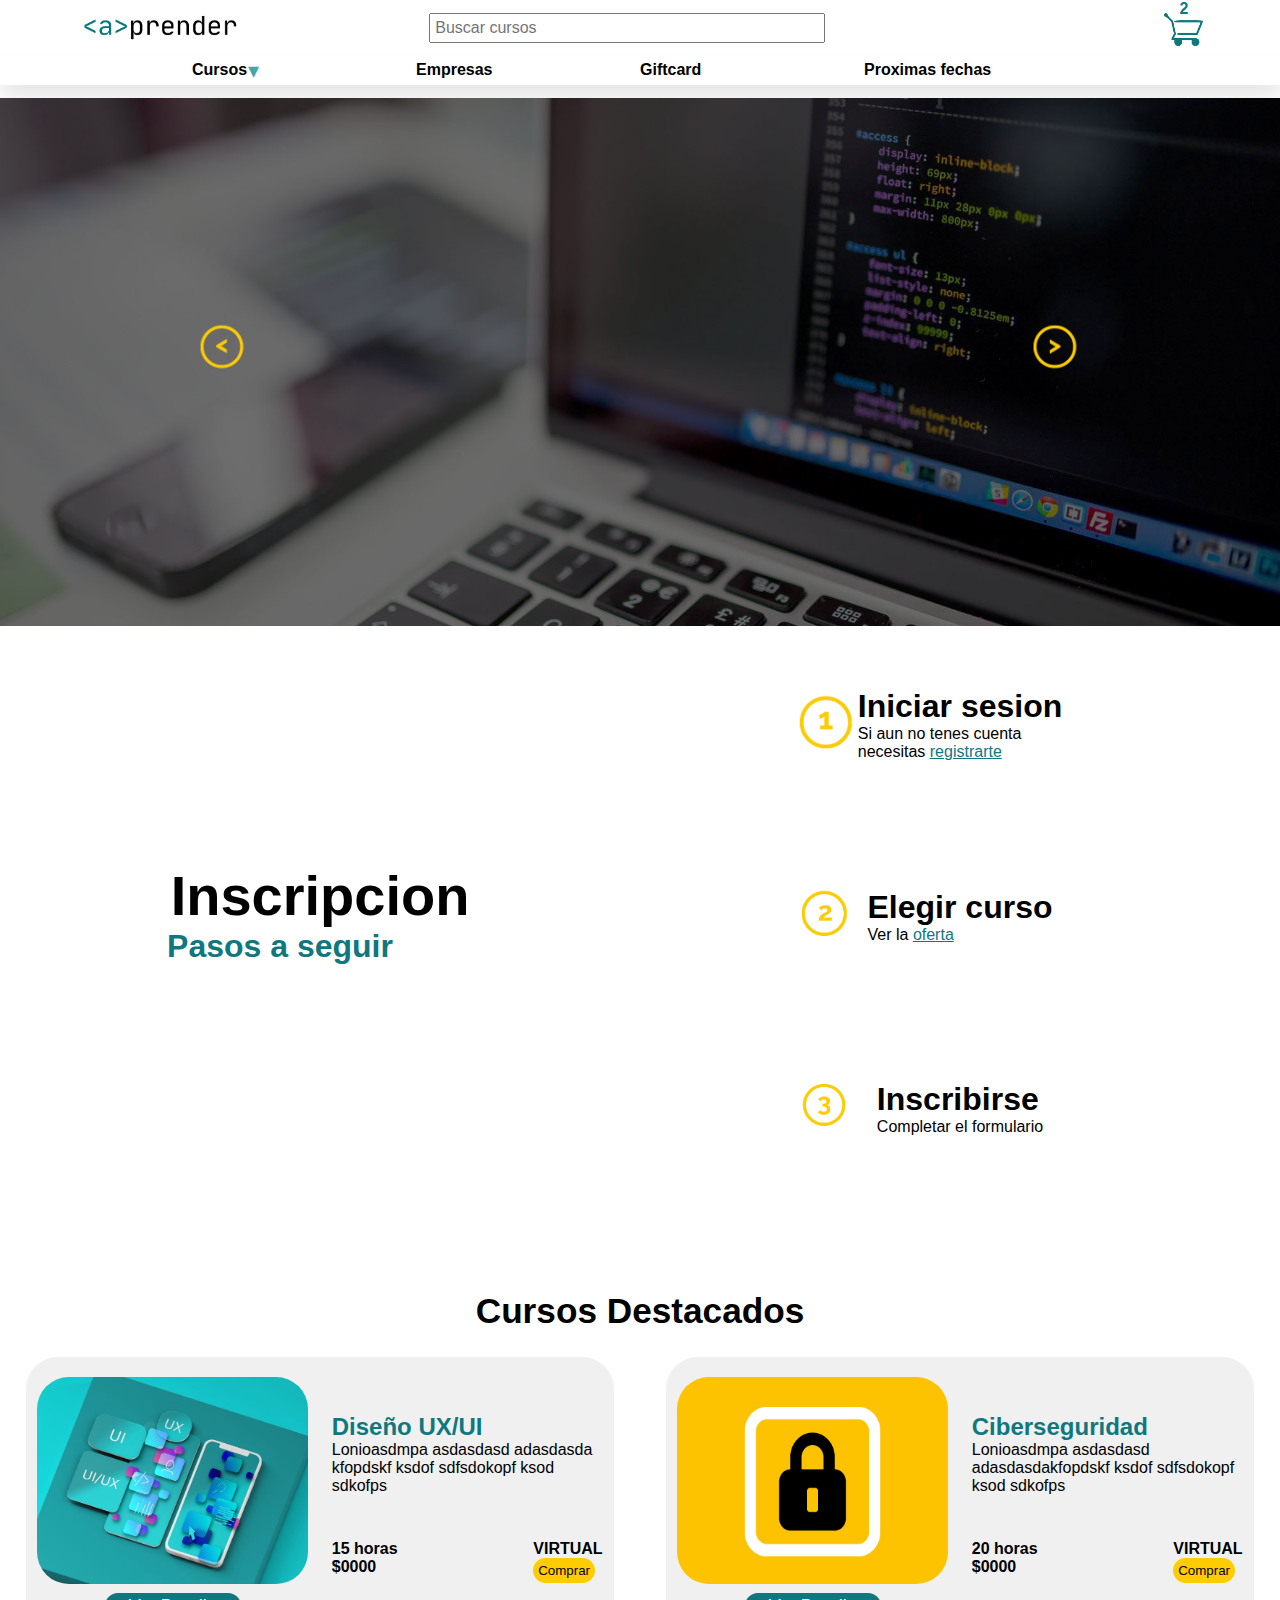
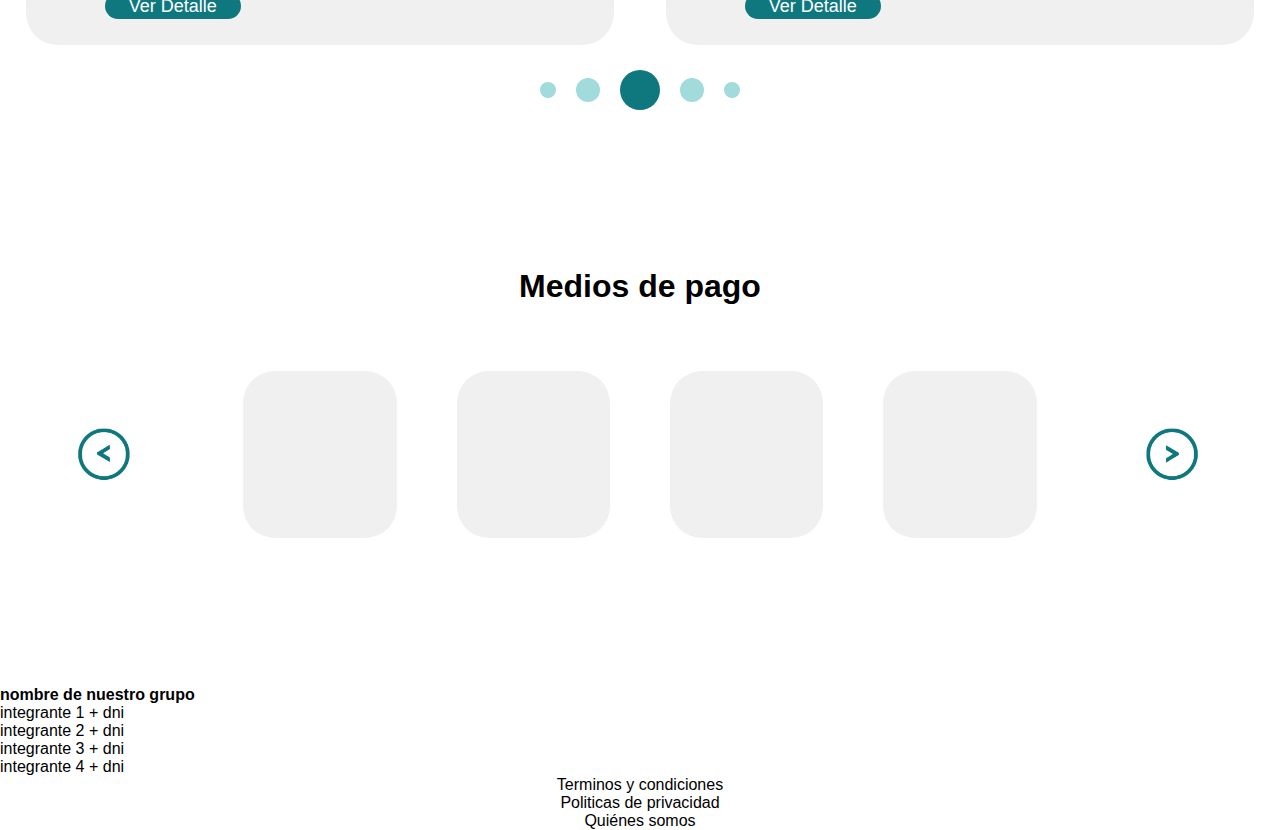
==== commit d8f280e1: "Inicio casi terminado: Solo falta agregar las imagenes de los metodos de pago y pedir ayuda con unos" ====
--- a/index.html
+++ b/index.html
@@ -91,9 +91,6 @@
         </ul>
     </nav>
     <!-- BARRA DEGRADE -->
-    <div class="barra-degradada"><img class="img-degrade" src="./images/imagenDegradado.png" alt="detalle en degrade">
-    </div>
-
     <main class="main">
         <!-- SECCION CARROUSEL -->
         <section class="section-main-carrousel">
@@ -146,7 +143,8 @@
 
             <article class="article-cursos-destacados">
                 <div class="div-curso-destacado">
-                    <figure class="bloque-curso-destacado"><img class="imagen-curso-destacado" src="./images/uxui.png" alt="curso de experiencia e interfaz de usuario">
+                    <figure class="bloque-curso-destacado"><img class="imagen-curso-destacado" src="./images/uxui.png"
+                            alt="curso de experiencia e interfaz de usuario">
                         <figcaption><a class="vinculo-detalle-curso" href="http://">Ver Detalle</a></figcaption>
                     </figure>
                     <div class="bloque-curso-destacado">
@@ -169,7 +167,8 @@
                     </div>
                 </div>
                 <div class="div-curso-destacado">
-                    <figure class="bloque-curso-destacado"> <img class="imagen-curso-destacado" src="./images/ciberseguridad.png" alt="curso de ciberseguridad">
+                    <figure class="bloque-curso-destacado"> <img class="imagen-curso-destacado"
+                            src="./images/ciberseguridad.png" alt="curso de ciberseguridad">
                         <figcaption><a class="vinculo-detalle-curso" href="http://">Ver Detalle</a></figcaption>
                     </figure>
                     <div class="bloque-curso-destacado">
@@ -190,28 +189,51 @@
                             </div>
                         </div>
             </article>
-        </section>
-
-        <section>
-            <H4>MEDIOS DE PAGO</H4>
-            <div class="slider_medios_de_pago">
-                <div>
-                    <img src="" alt="">
-                    <a href="http://"> credito/debito</a>
-                </div>
-                <div>
-                    <img src="" alt="">
-                    <a href="http://">mercadoPago</a>
-                </div>
-                <div>
-                    <img src="" alt="">
-                    <a href="http://">rapipago</a>
-                </div>
-                <div>
-                    <img src="" alt="">
-                    <a href="http://">paypal</a>
-                </div>
+            <div class="contenedor-circulo">
+                <div class="circulo pequenio"></div>
+                <div class="circulo medio"></div>
+                <div class="circulo grande"></div>
+                <div class="circulo medio"></div>
+                <div class="circulo pequenio"></div>
             </div>
+        </section>
+        <!-- SECCION MEDIOS DE PAGO -->
+        <section class="section-medios-de-pago">
+            <article class="article-titulo-medio-de-pago">
+                <p class="titulo-medio-de-pago">Medios de pago</p>
+            </article>
+            <article class="contenedor-carrousel-medio-de-pago">
+
+                <figure class="items-medio-de-pago flecha">
+                    <img class="img-flecha-carrousel-MdPago" src="images/FlechaIzquierdaCarrouselMdPagos.png"
+                        alt="direcionar el carrousel de medios de pagos hacia la izquierda">
+                </figure>
+
+                <div class="items-medio-de-pago">
+                    <!--<img src="" alt="">
+                        <a href="http://"> credito/debito</a>-->
+                </div>
+
+                <div class="items-medio-de-pago">
+                    <!--<img src="" alt="">
+                        <a href="http://">mercadoPago</a>-->
+                </div>
+
+                <div class="items-medio-de-pago">
+                    <!--<img src="" alt="">
+                        <a href="http://">rapipago</a>-->
+                </div>
+
+                <div class="items-medio-de-pago">
+                    <!--<img src="" alt="">
+                        <a href="http://">paypal</a>-->
+                </div>
+
+                <figure class="items-medio-de-pago flecha">
+                    <img class="img-flecha-carrousel-MdPago" src="images/FlechaDerechaCarrouselMdPagos.png"
+                        alt="direcionar el carrousel de medios de pagos hacia la derecha">
+                </figure>
+            </article>
 
         </section>
     </main>
@@ -237,19 +259,6 @@
 
             </div>
         </div>
-
-        <!--<form>
-            <label for="carrera">Elige una carrera:</label>
-            <select style="opacity: 0; position: absolute; width: 100px; height: 30px;" id="carrera" name="carrera">
-                <option value="fullstack">Desarrollo Full Stack JavaScript</option>
-                <option value="frontend">Desarrollo Front End</option>
-                <option value="datascience">Data Science</option>
-                <option value="uxui">Diseño UX/UI</option>
-            </select>
-            <a>Hola</a>
-        </form>-->
-
-
     </footer>
 
 </body>
--- a/css/main.css
+++ b/css/main.css
@@ -10,7 +10,7 @@
     height: 50%;
     width: 100%;
     overflow: hidden;
-
+    margin-top: 1%;
 }
 
 .img-carrousel-pincipal {
@@ -184,4 +184,80 @@
     height: 80%;
     width: 100%;
     border-radius: 2rem;
+}
+
+.contenedor-circulo {
+    display: flex;
+    align-items: center;
+    justify-content: center;
+}
+.circulo {
+    background-color: #0f787f;
+    border-radius: 50%;
+    margin: 0 10px;
+}
+.circulo.pequenio {
+    width: 1rem;
+    height: 1rem;
+    background-color: #a1dbdb;
+}
+
+.circulo.medio{
+    width: 1.5rem;
+    height: 1.5rem;
+    background-color: #a1dbdb;
+}
+
+.circulo.grande {
+    width: 2.5rem;
+    height: 2.5rem;
+}
+
+/*MEDIOS DE PAGO*/
+
+.section-medios-de-pago{
+    display:flex;
+    flex-direction: column;
+    align-items: center;
+    height:20rem;
+    justify-content: space-between;
+    margin-top: 10%;
+    margin-bottom: 10%;
+}
+
+.article-titulo-medio-de-pago{
+display:flex;
+height:30%;
+align-items: center;
+}
+
+.titulo-medio-de-pago{
+    font-weight: bold;
+    font-size: xx-large;
+}
+
+.contenedor-carrousel-medio-de-pago{
+    display:flex;
+    align-items: center;
+    justify-content: space-around;
+    width: 100%;
+    height: 65%;
+}
+
+.items-medio-de-pago{
+    width: 12%;
+    height: 80%;
+    background: #F0F0F0;
+    border-radius: 2rem;
+}
+
+.flecha{
+    display:flex;
+    background:white;
+    justify-content: center;
+    align-items:center;
+}
+
+.img-flecha-carrousel-MdPago{
+    width: 50%;
 }--- a/css/nav.css
+++ b/css/nav.css
@@ -3,7 +3,10 @@
     justify-content:space-between;
     list-style:none;
     align-items: center;
+    background-color: white;
+    box-shadow: 1px 13px 20px 0px rgba(0, 0, 0, 0.1);
 }
+
 
 ul,li {
     display:flex;
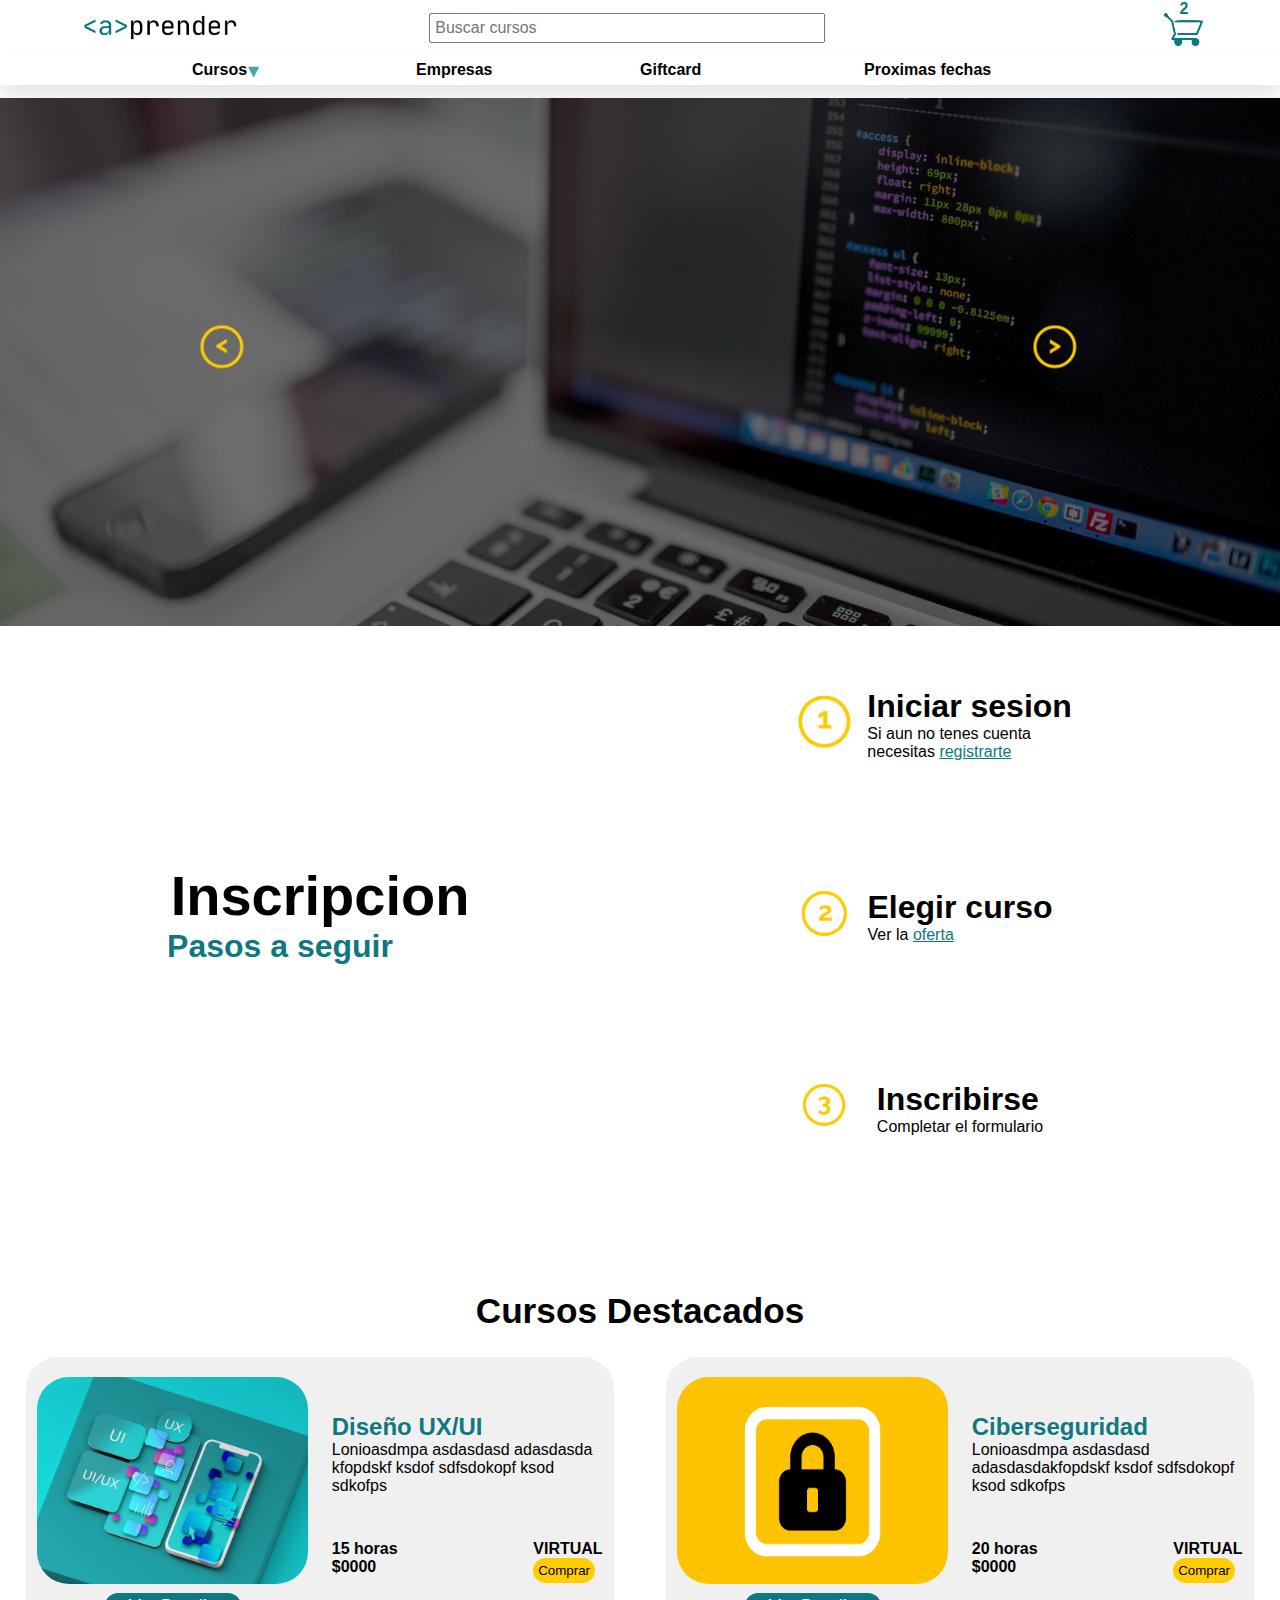
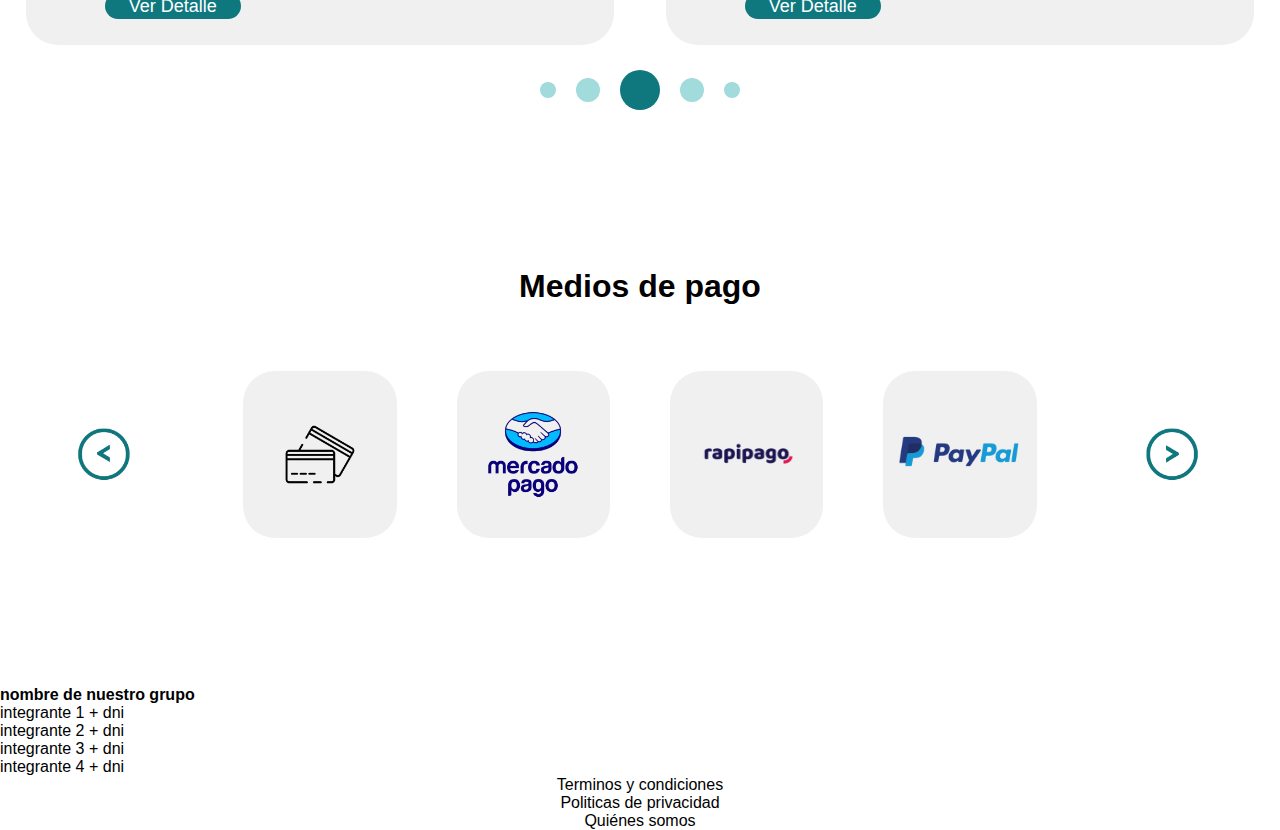
==== commit 0910d3f9: "Inicio Finalizado, solo falta agregar el footer de Ceci" ====
--- a/index.html
+++ b/index.html
@@ -110,7 +110,7 @@
                 <div class="div-tutorial">
                     <!--NO PUEDO ENTENDER PORQUE ESTE ME QUEDA ALGO CORRIDO HACIA LA IZQUIERDA-->
                     <img class="img-paso-tutorial paso-uno" src="./images/primerPaso.png" alt="primer paso inscripcion">
-                    <div class="tutorial-descripcion">
+                    <div class="tutorial-descripcion descripcion-paso-uno">
                         <h5>Iniciar sesion</h5>
                         <p>Si aun no tenes cuenta</p>
                         <p>necesitas <a class="vinculo-div-tutorial" href="http://">registrarte</a></p>
@@ -202,32 +202,28 @@
             <article class="article-titulo-medio-de-pago">
                 <p class="titulo-medio-de-pago">Medios de pago</p>
             </article>
+
             <article class="contenedor-carrousel-medio-de-pago">
-
                 <figure class="items-medio-de-pago flecha">
                     <img class="img-flecha-carrousel-MdPago" src="images/FlechaIzquierdaCarrouselMdPagos.png"
                         alt="direcionar el carrousel de medios de pagos hacia la izquierda">
                 </figure>
 
-                <div class="items-medio-de-pago">
-                    <!--<img src="" alt="">
-                        <a href="http://"> credito/debito</a>-->
-                </div>
-
-                <div class="items-medio-de-pago">
-                    <!--<img src="" alt="">
-                        <a href="http://">mercadoPago</a>-->
-                </div>
-
-                <div class="items-medio-de-pago">
-                    <!--<img src="" alt="">
-                        <a href="http://">rapipago</a>-->
-                </div>
-
-                <div class="items-medio-de-pago">
-                    <!--<img src="" alt="">
-                        <a href="http://">paypal</a>-->
-                </div>
+                <figure class="items-medio-de-pago">
+                    <img class="img-MdPago" src="./images/TcoTd.png" alt="medio de pago tarjeta debito y credito">       
+                </figure>
+
+                <figure class="items-medio-de-pago">
+                    <img class="img-MdPago" src="./images/mpago.png" alt="medio de pago merdcado pago">
+                </figure>
+
+                <figure class="items-medio-de-pago">
+                    <img class="img-MdPago" src="./images/rapipago.png" alt="medio de pago rapipago">                    
+                </figure>
+
+                <figure class="items-medio-de-pago">
+                    <img class="img-MdPago" src="./images/paypal.png" alt="medio de pago paypal">
+                </figure>
 
                 <figure class="items-medio-de-pago flecha">
                     <img class="img-flecha-carrousel-MdPago" src="images/FlechaDerechaCarrouselMdPagos.png"
--- a/css/main.css
+++ b/css/main.css
@@ -63,6 +63,10 @@
     margin-right: 12.5%;
     font-size: 2rem;
     color: #0f787f;
+}
+
+.descripcion-paso-uno {
+    padding-left: 3%;
 }
 
 .div-tutorial {
@@ -124,7 +128,7 @@
 .div-curso-destacado {
     display: flex;
     background-color: #f0f0f0;
-    border-radius: 2rem;    
+    border-radius: 2rem;
     height: 18rem;
     margin: 2%;
     width: 50%;
@@ -143,7 +147,7 @@
     width: 50%;
     height: 90%;
     margin: 2%;
-    
+
 }
 
 .particion-datos-curso {
@@ -180,7 +184,7 @@
     padding: 1%;
 }
 
-.imagen-curso-destacado{
+.imagen-curso-destacado {
     height: 80%;
     width: 100%;
     border-radius: 2rem;
@@ -191,18 +195,20 @@
     align-items: center;
     justify-content: center;
 }
+
 .circulo {
     background-color: #0f787f;
     border-radius: 50%;
     margin: 0 10px;
 }
+
 .circulo.pequenio {
     width: 1rem;
     height: 1rem;
     background-color: #a1dbdb;
 }
 
-.circulo.medio{
+.circulo.medio {
     width: 1.5rem;
     height: 1.5rem;
     background-color: #a1dbdb;
@@ -215,49 +221,57 @@
 
 /*MEDIOS DE PAGO*/
 
-.section-medios-de-pago{
-    display:flex;
-    flex-direction: column;
-    align-items: center;
-    height:20rem;
+.section-medios-de-pago {
+    display: flex;
+    flex-direction: column;
+    align-items: center;
+    height: 20rem;
     justify-content: space-between;
     margin-top: 10%;
     margin-bottom: 10%;
 }
 
-.article-titulo-medio-de-pago{
-display:flex;
-height:30%;
-align-items: center;
-}
-
-.titulo-medio-de-pago{
+.article-titulo-medio-de-pago {
+    display: flex;
+    height: 30%;
+    align-items: center;
+}
+
+.titulo-medio-de-pago {
     font-weight: bold;
     font-size: xx-large;
 }
 
-.contenedor-carrousel-medio-de-pago{
-    display:flex;
+.contenedor-carrousel-medio-de-pago {
+    display: flex;
     align-items: center;
     justify-content: space-around;
     width: 100%;
     height: 65%;
 }
 
-.items-medio-de-pago{
+.items-medio-de-pago {
+    display: flex;
+    align-items: center;
     width: 12%;
     height: 80%;
-    background: #F0F0F0;
-    border-radius: 2rem;
-}
-
-.flecha{
-    display:flex;
-    background:white;
-    justify-content: center;
-    align-items:center;
-}
-
-.img-flecha-carrousel-MdPago{
+    border-radius: 2rem;
+    justify-content: center;
+    background-color: #f0f0f0;
+}
+
+.img-MdPago {
+    width: 90%;
+
+}
+
+.flecha {
+    display: flex;
+    background: white;
+    justify-content: center;
+    align-items: center;
+}
+
+.img-flecha-carrousel-MdPago {
     width: 50%;
 }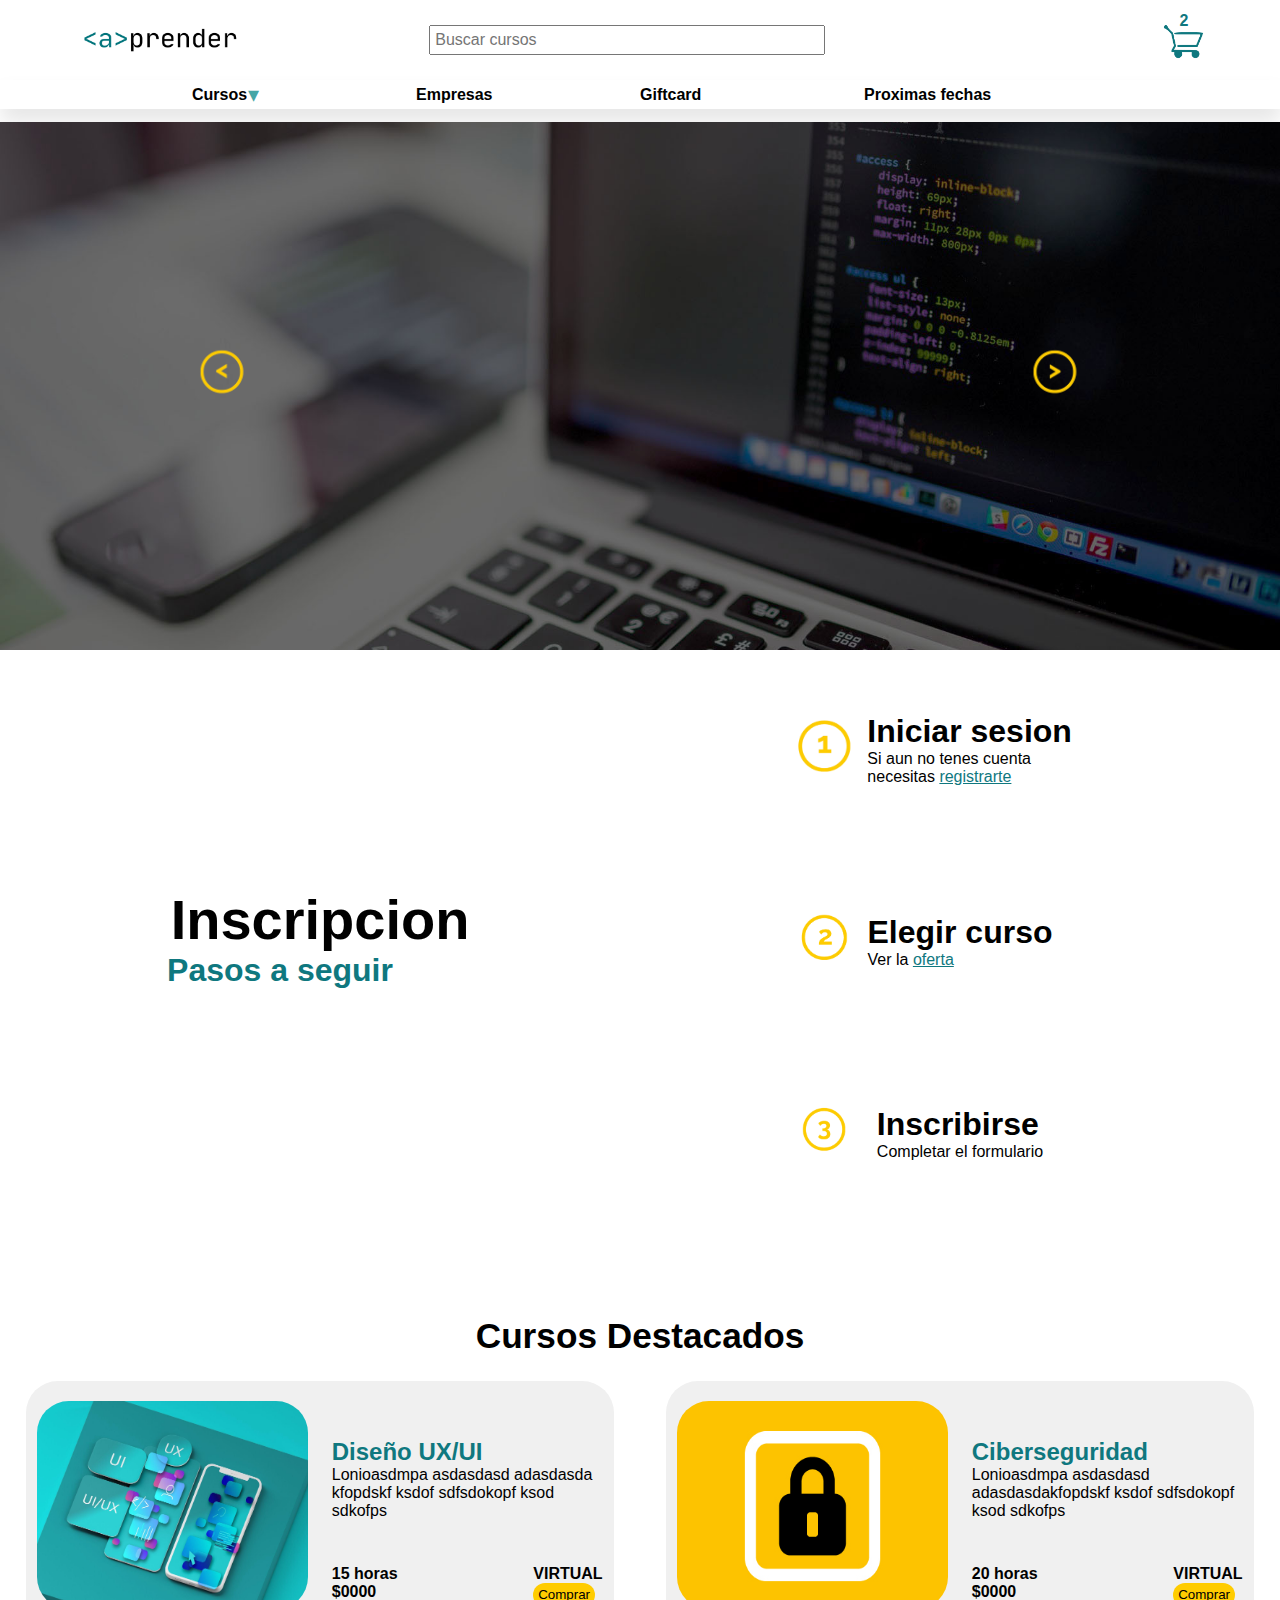
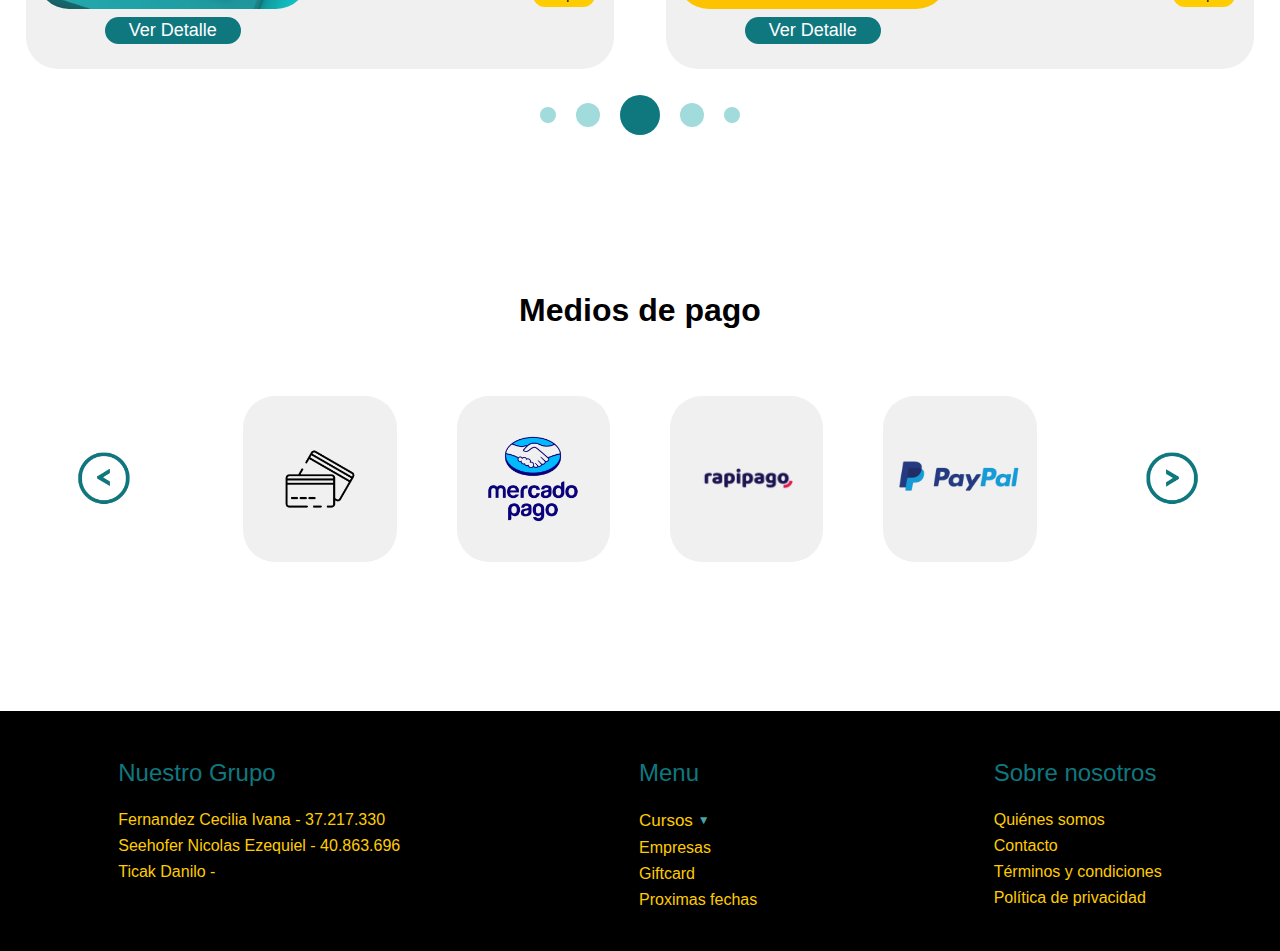
==== commit 673bfa67: "Ultimo push con pagina de inicio finalizada" ====
--- a/index.html
+++ b/index.html
@@ -5,9 +5,10 @@
     <meta charset="UTF-8">
     <meta name="viewport" content="width=device-width, initial-scale=1.0">
     <link rel="stylesheet" href="./css/estilos.css">
-    <link rel="stylesheet" href="./css/header.css">
+    <!--<link rel="stylesheet" href="./css/header.css">
     <link rel="stylesheet" href="./css/main.css">
     <link rel="stylesheet" href="./css/nav.css">
+    <link rel="stylesheet" href="./css/footer.css">-->
     <title>Pagina de Inicio</title>
     <!--ESTO ES EL LOGO QUE APARECERA EN NOMBRE DE LA PÁGINA-->
 
@@ -54,15 +55,12 @@
         </figure>
     </header>
 
-    <nav class="nav-menu">
+    <nav>
         <!-- Estaba pensando agregar tipo una línea sombreada abajo del nav. Porque es toda blanca la página 
          valen ya hizo un diseño en Canva, revisarlo-->
         <ul class="nav-items-menu">
             <li class="desplegable items item-principio">
-                <a href="http://">
-                    <h4>Cursos</h4>
-                </a>
-
+                <h4>Cursos</h4>
                 <button class="flecha-cursos"> &#9662;</button>
                 <ul class="contenedor-desplegable">
                     <li class="contenido"><a href="./html/curso1.html">Curso 1</a></li>
@@ -210,7 +208,7 @@
                 </figure>
 
                 <figure class="items-medio-de-pago">
-                    <img class="img-MdPago" src="./images/TcoTd.png" alt="medio de pago tarjeta debito y credito">       
+                    <img class="img-MdPago" src="./images/TcoTd.png" alt="medio de pago tarjeta debito y credito">
                 </figure>
 
                 <figure class="items-medio-de-pago">
@@ -218,7 +216,7 @@
                 </figure>
 
                 <figure class="items-medio-de-pago">
-                    <img class="img-MdPago" src="./images/rapipago.png" alt="medio de pago rapipago">                    
+                    <img class="img-MdPago" src="./images/rapipago.png" alt="medio de pago rapipago">
                 </figure>
 
                 <figure class="items-medio-de-pago">
@@ -234,27 +232,74 @@
         </section>
     </main>
     <footer>
-
         <div class="columna_footer">
-            <h4>nombre de nuestro grupo</h4>
-            <p>integrante 1 + dni</p>
-            <p>integrante 2 + dni</p>
-            <p>integrante 3 + dni</p>
-            <p>integrante 4 + dni</p>
+            <h4 class="titulo_footer">Nuestro Grupo</h4>
+            <ul>
+                <li class="item_inferior">
+                    <p>Fernandez Cecilia Ivana - 37.217.330</p>
+                </li>
+                <li class="item_inferior">
+                    <p>Seehofer Nicolas Ezequiel - 40.863.696</p>
+                </li>
+                <li class="item_inferior">
+                    <p>Ticak Danilo - </p>
+                </li>
+                <li class="item_inferior"></li>
+                <p>Valentina Garcia Baldomar - 45.685.432</p>
+                </li>
+            </ul>
         </div>
 
         <div class="columna_footer">
 
-            <div class="menu_inferior">
-
-                <a class="items_inferiores" href="">Terminos y condiciones</a>
-
-                <a class="items_inferiores" href="">Politicas de privacidad</a>
-
-                <a class="items_inferiores" href="">Quiénes somos</a>
-
-            </div>
+            <h4 class="titulo_footer">Menu</h4>
+            <ul>
+                <li class="item_inferior dropdown">
+                    <a href="#" class="dropbtn">Cursos</a> <!-- Flecha azul en el mismo enlace -->
+                    <ul class="dropdown-content">
+                        <li><a href="../html/curso1.html">Curso 1</a></li>
+                        <li><a href="../html/curso2.html">Curso 2</a></li>
+                        <li><a href="../html/curso3.html">Curso 3</a></li>
+                        <li><a href="../html/curso4.html">Curso 4</a></li>
+                    </ul>
+
+
+                </li>
+
+                <li class="item_inferior">
+                    <a href="">Empresas</a>
+                </li>
+                <li class="item_inferior">
+                    <a href="">Giftcard</a>
+                </li>
+                <li class="item_inferior">
+                    <a href="">Proximas fechas</a>
+                </li>
+
+            </ul>
         </div>
+        </div>
+        <div class="columna_footer">
+
+            <h4 class="titulo_footer">Sobre nosotros</h4>
+            <ul>
+                <li class="item_inferior">
+                    <a href="">Quiénes somos</a>
+                </li>
+                <li class="item_inferior">
+                    <a href="">Contacto</a>
+                </li>
+                <li class="item_inferior">
+                    <a href="">Términos y condiciones</a>
+                </li>
+                <li class="item_inferior">
+                    <a href="">Política de privacidad</a>
+                </li>
+
+            </ul>
+
+        </div>
+
     </footer>
 
 </body>
--- a/css/estilos.css
+++ b/css/estilos.css
@@ -3,6 +3,517 @@
     padding: 0;
     font-family: 'Montserrat', Arial, Helvetica, sans-serif;
     text-decoration: none;
-}
-
-
+    list-style: none;
+}
+
+header {
+    display: flex;
+    background-color: white;
+    align-items: center;
+    height: 5rem;
+}
+
+a {
+    display: flex;
+    justify-content: center;
+}
+
+.item-header {
+    display: flex;
+}
+
+.item-header-logo {
+    width: 25%;
+}
+
+.item-header-barra {
+    width: 60%;
+    justify-content: center;
+}
+
+.item-header-carrito {
+    width: 15%;
+    justify-content: center;
+}
+
+.logo {
+    width: 50%;
+}
+
+.img-carrito {
+    width: 27%;
+    margin-top: 2%;
+}
+
+.barra {
+    width: 50%;
+    font-size: 100%;
+    padding: 0.5%;
+    margin-right: 20%;
+}
+
+.numero-carrito-fijo {
+    position: absolute;
+    font-size: medium;
+    color: #0f787f;
+}
+
+/* NAV */
+
+nav {
+    display: flex;
+    justify-content: space-between;
+    align-items: center;
+    background-color: white;
+    box-shadow: 1px 13px 20px 0px rgba(0, 0, 0, 0.1);
+}
+
+.nav-items-menu,
+.contenedor-desplegable,
+.items {
+    display: flex;
+    align-items: center;
+}
+
+.nav-items-menu,
+.contenedor-desplegable {
+    width: 100%;
+    justify-content: space-between;
+}
+
+.items {
+    flex: 1;
+}
+
+.item-principio {
+    margin-left: 15%;
+}
+
+.item-final {
+    margin-right: 15%;
+}
+
+
+.flecha-cursos {
+    background-color: white;
+    color: #44a6a6;
+    padding: 0.5%;
+    font-size: 140%;
+    border: none;
+
+}
+
+
+.contenedor-desplegable {
+    display: none;
+    background-color: #f9f9f9;
+    top: 14%;
+    width: 5.8%;
+    position: absolute;
+}
+
+
+.contenedor-desplegable content:hover {
+    background-color: #f1f1f1;
+}
+
+
+.desplegable:hover .contenedor-desplegable {
+    display: flex;
+    flex-direction: column;
+}
+
+.desplegable:hover .flecha-cursos {
+    color: white;
+    background-color: #44a6a6;
+}
+
+a {
+    color: black;
+}
+
+.barra-degradada {
+    width: 100%;
+    height: 1rem;
+}
+
+.img-degrade {
+    width: 100%;
+    height: 6rem;
+}
+
+/* MAIN */
+
+main {
+    display: flex;
+    flex-direction: column;
+}
+
+/*CARROUSEL*/
+
+.section-main-carrousel {
+    display: flex;
+    height: 50%;
+    width: 100%;
+    overflow: hidden;
+    margin-top: 1%;
+}
+
+.img-carrousel-pincipal {
+    height: 33rem;
+    width: 100%;
+    object-fit: cover;
+}
+
+.img-flecha-carrousel-izquierda {
+    position: absolute;
+    color: #ffcc00;
+    width: 5%;
+    margin-top: 17%;
+    margin-left: 15%;
+}
+
+.img-flecha-carrousel-derecha {
+    position: absolute;
+    color: #ffcc00;
+    width: 5%;
+    margin-top: 17%;
+    margin-left: 80%;
+}
+
+/* TUTORIAL */
+
+.section-main-tutorial {
+    display: flex;
+    justify-content: space-around;
+    align-items: center;
+    width: 100%;
+}
+
+.elementos-del-tutorial {
+    display: flex;
+    width: 50%;
+}
+
+.article-tutorial-titulo,
+.article-tutorial {
+    flex-direction: column;
+    align-items: center;
+}
+
+h2 {
+    font-size: 3.5rem;
+}
+
+h3 {
+    margin-right: 12.5%;
+    font-size: 2rem;
+    color: #0f787f;
+}
+
+.descripcion-paso-uno {
+    padding-left: 3%;
+}
+
+.div-tutorial {
+    display: flex;
+    flex-direction: column;
+    height: 12rem;
+    width: 100%;
+    justify-content: center;
+
+}
+
+.tutorial-descripcion {
+    padding-top: 1%;
+    text-align: left;
+    align-self: center;
+}
+
+h5 {
+    font-size: 2rem;
+}
+
+.vinculo-div-tutorial {
+    display: inline-flex;
+    text-decoration: underline;
+    color: #0f787f;
+}
+
+.img-paso-tutorial,
+.paso-uno,
+.paso-dos,
+.paso-tres {
+    position: absolute;
+    color: #ffcc00;
+    width: 5%;
+    padding-left: 12%;
+}
+
+/* CURSOS DESTACADOS */
+
+.titulo-cursos-destacados {
+    margin-top: 7%;
+    font-size: 2.2rem;
+    font-weight: bold;
+}
+
+.section-main-cursos-destacados {
+    display: flex;
+    flex-direction: column;
+    justify-content: center;
+    align-items: center;
+}
+
+.article-cursos-destacados {
+    display: flex;
+    width: 100%;
+    justify-content: space-around;
+}
+
+.div-curso-destacado {
+    display: flex;
+    background-color: #f0f0f0;
+    border-radius: 2rem;
+    height: 18rem;
+    margin: 2%;
+    width: 50%;
+}
+
+.titulo-curso {
+    color: #0f787f;
+    font-size: x-large;
+    font-weight: bold;
+}
+
+.bloque-curso-destacado {
+    display: flex;
+    flex-direction: column;
+    justify-content: space-evenly;
+    width: 50%;
+    height: 90%;
+    margin: 2%;
+
+}
+
+.particion-datos-curso {
+    display: flex;
+    width: 100%;
+    justify-content: space-between;
+    font-weight: bold;
+}
+
+.boton-comprar-curso {
+    border: none;
+    border-radius: 2rem;
+    padding: 7%;
+    background-color: #ffcc00;
+}
+
+.boton-comprar-curso:hover {
+    border: none;
+    font-weight: bold;
+    border-radius: 2rem;
+    padding: 7%;
+    background-color: #ffcc00;
+    cursor: pointer;
+}
+
+.vinculo-detalle-curso {
+    color: white;
+    font-weight: 300;
+    background-color: #0f787f;
+    margin-left: 25%;
+    margin-right: 25%;
+    border-radius: 2rem;
+    font-size: large;
+    padding: 1%;
+}
+
+.imagen-curso-destacado {
+    height: 80%;
+    width: 100%;
+    border-radius: 2rem;
+}
+
+.contenedor-circulo {
+    display: flex;
+    align-items: center;
+    justify-content: center;
+}
+
+.circulo {
+    background-color: #0f787f;
+    border-radius: 50%;
+    margin: 0 10px;
+}
+
+.circulo.pequenio {
+    width: 1rem;
+    height: 1rem;
+    background-color: #a1dbdb;
+}
+
+.circulo.medio {
+    width: 1.5rem;
+    height: 1.5rem;
+    background-color: #a1dbdb;
+}
+
+.circulo.grande {
+    width: 2.5rem;
+    height: 2.5rem;
+}
+
+/*MEDIOS DE PAGO*/
+
+.section-medios-de-pago {
+    display: flex;
+    flex-direction: column;
+    align-items: center;
+    height: 20rem;
+    justify-content: space-between;
+    margin-top: 10%;
+    margin-bottom: 10%;
+}
+
+.article-titulo-medio-de-pago {
+    display: flex;
+    height: 30%;
+    align-items: center;
+}
+
+.titulo-medio-de-pago {
+    font-weight: bold;
+    font-size: xx-large;
+}
+
+.contenedor-carrousel-medio-de-pago {
+    display: flex;
+    align-items: center;
+    justify-content: space-around;
+    width: 100%;
+    height: 65%;
+}
+
+.items-medio-de-pago {
+    display: flex;
+    align-items: center;
+    width: 12%;
+    height: 80%;
+    border-radius: 2rem;
+    justify-content: center;
+    background-color: #f0f0f0;
+}
+
+.img-MdPago {
+    width: 90%;
+
+}
+
+.flecha {
+    display: flex;
+    background: white;
+    justify-content: center;
+    align-items: center;
+}
+
+.img-flecha-carrousel-MdPago {
+    width: 50%;
+}
+
+/* FOOTER */
+
+footer {
+    background-color: black;
+    height: 10em;
+    display: flex;
+    justify-content: space-around;
+    padding-top: 3em;
+    padding-bottom: 2em;
+}
+
+.columna_footer a {
+    display: flex;
+    justify-content: flex-start;
+    color: #ffcc00;
+}
+
+.titulo_footer {
+    color: #0f787f;
+    font-family: Arial, Helvetica, sans-serif;
+    font-size: x-large;
+    font-weight: 100;
+    margin-bottom: 1em;
+}
+
+.item_inferior {
+    margin-bottom: 0.5em;
+    color: #ffcc00;
+}
+
+/*
+       código Nico
+       */
+
+
+.dropbtn {
+    color: black;
+    font-size: 17px;
+    text-decoration: none;
+    cursor: pointer;
+    border: none;
+    background-color: transparent;
+
+}
+
+.dropbtn-footer {
+    color: #ffcc00;
+}
+
+.dropbtn::after {
+    display: flex;
+    content: "\25BC";
+    color: #44a6a6;
+    margin-top: 2%;
+    margin-left: 5px;
+    font-size: 12px;
+}
+
+.dropdown {
+    position: relative;
+    z-index: 2;
+}
+
+.dropdown-content {
+    display: none;
+    position: absolute;
+    background-color: black;
+    padding: 10px;
+    top: 100%;
+    width: 150px;
+}
+
+.dropdown-content li {
+    list-style: none;
+}
+
+.dropdown-content a {
+    display: block;
+    padding: 8px;
+    text-decoration: none;
+    color: #0f787f;
+}
+
+.dropdown-content a:hover {
+    background-color: #f1f1f1;
+}
+
+.dropdown:hover .dropdown-content {
+    display: block;
+}
+
+.dropdown:hover .dropbtn {
+    color: #0f787f;
+    background-color: transparent;
+}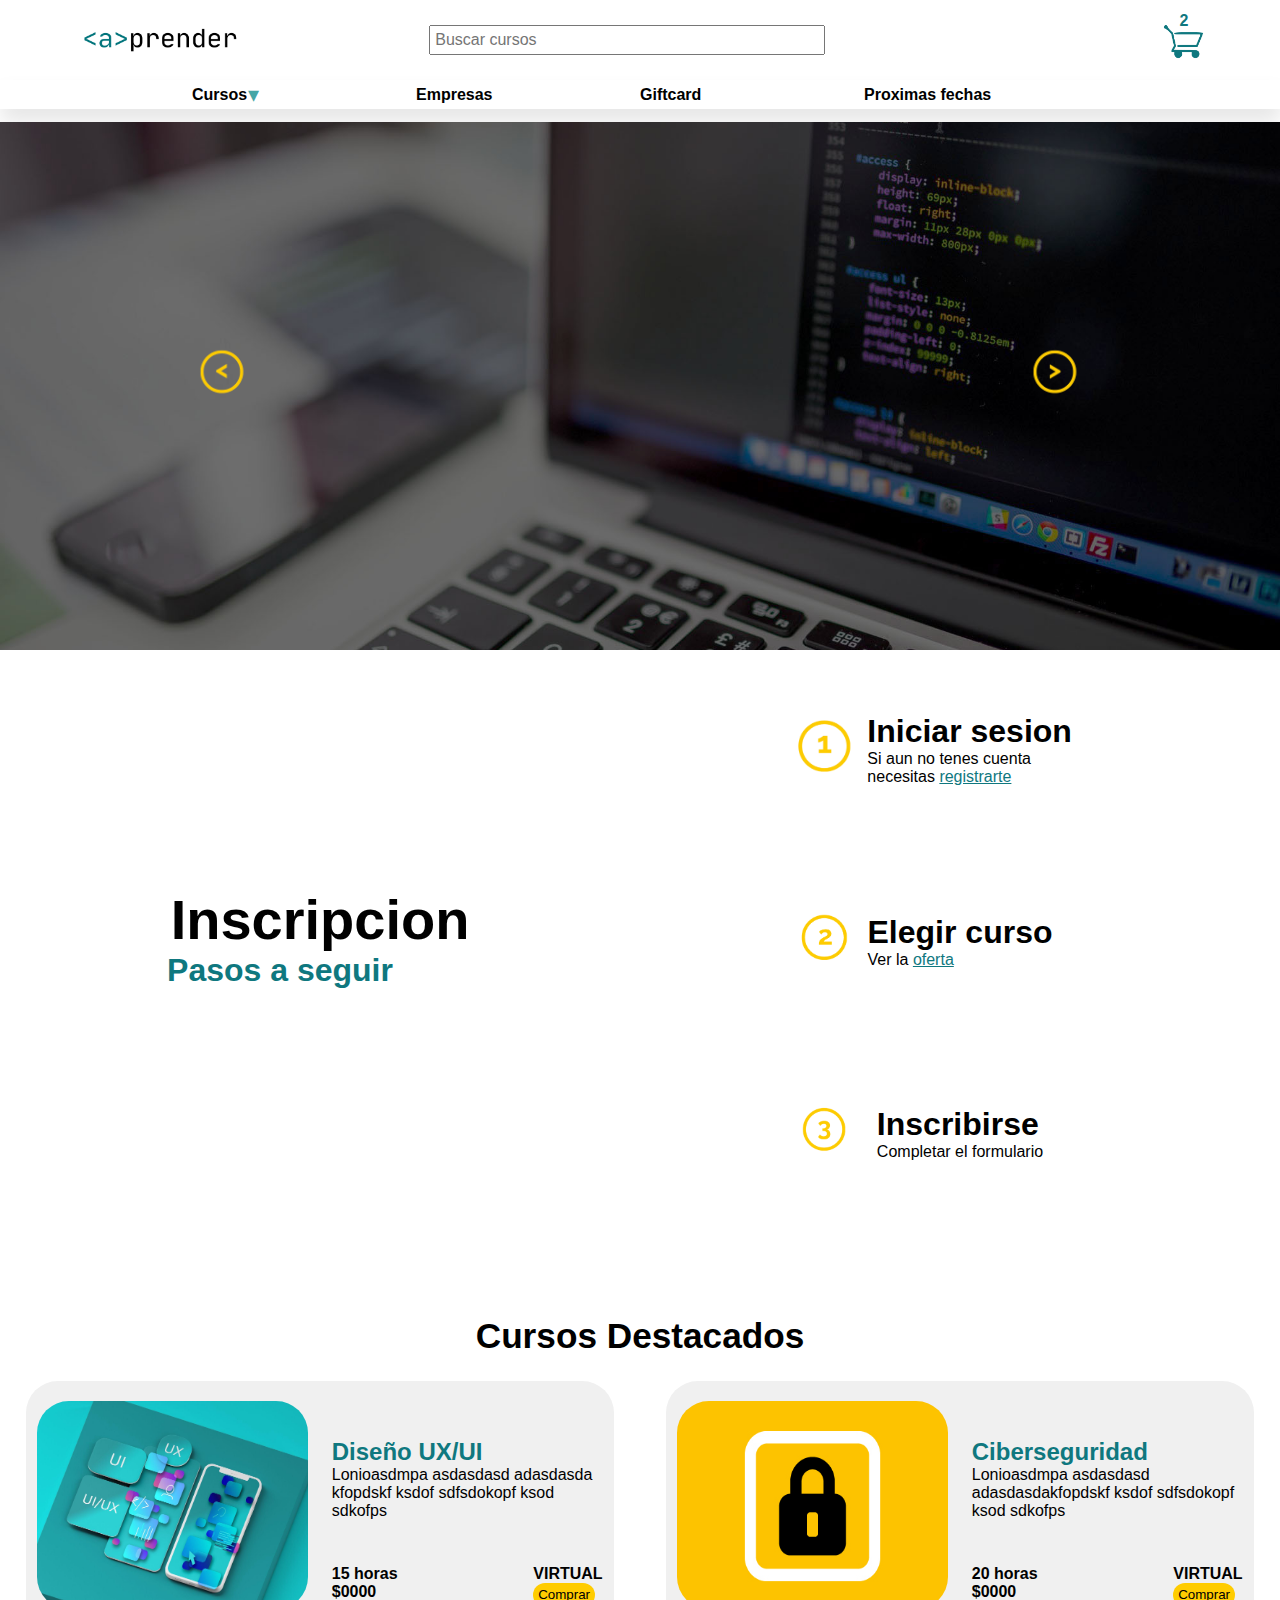
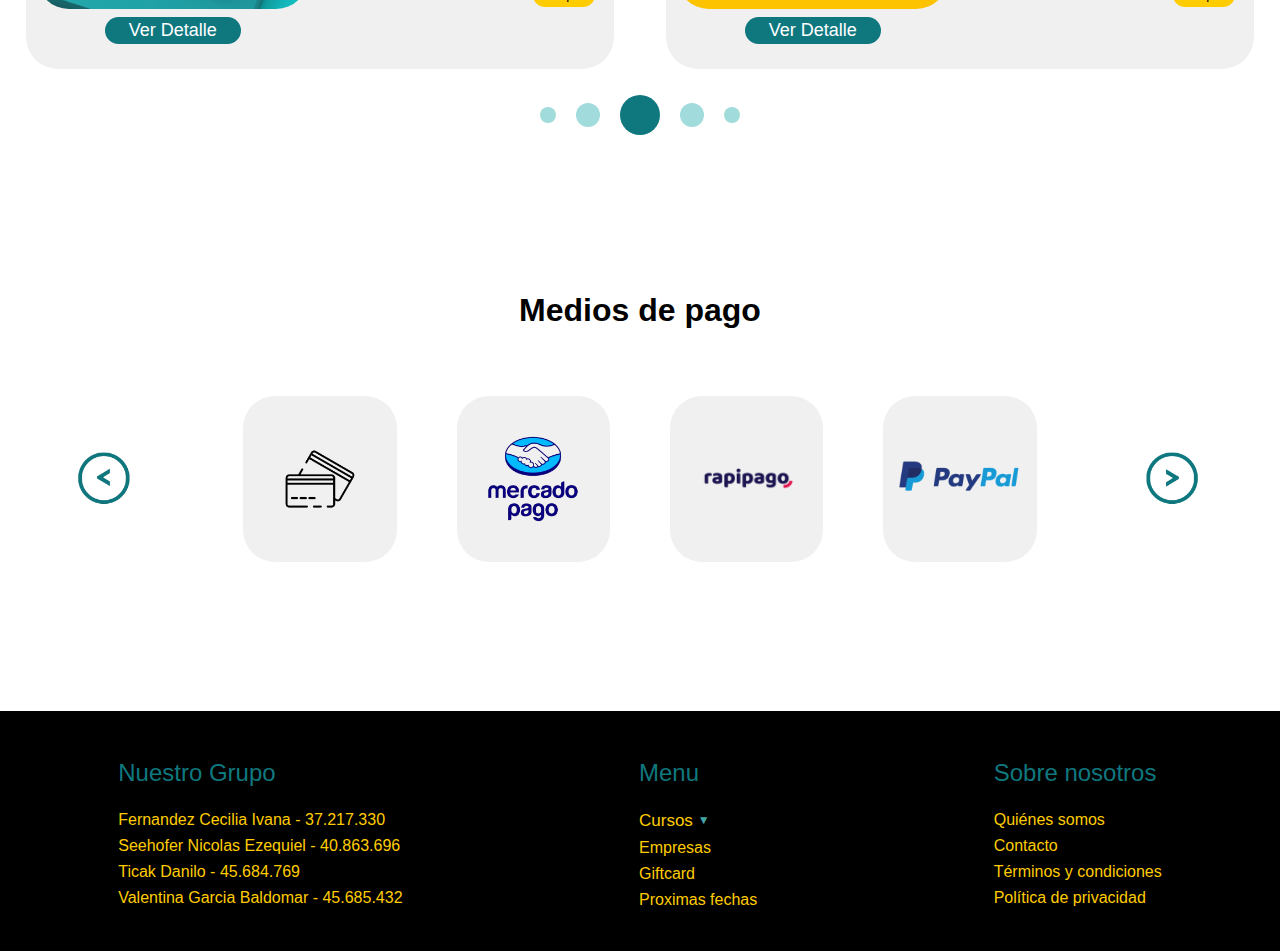
==== commit 4bd11658: "Ultimo push para el repo de Valen" ====
--- a/index.html
+++ b/index.html
@@ -63,21 +63,21 @@
                 <h4>Cursos</h4>
                 <button class="flecha-cursos"> &#9662;</button>
                 <ul class="contenedor-desplegable">
-                    <li class="contenido"><a href="./html/curso1.html">Curso 1</a></li>
-                    <li class="contenido"><a href="./html/curso2.htm">Curso 2</a></li>
-                    <li class="contenido"><a href="./html/curso3.html">Curso 3</a></li>
-                    <li class="contenido"><a href="./html/curso4.html">Curso 4</a></li>
+                    <li class="contenido"><a href="./html/detalleDeCurso.html">Curso 1</a></li>
+                    <li class="contenido"><a href="./html/detalleDeCurso.html">Curso 2</a></li>
+                    <li class="contenido"><a href="./html/detalleDeCurso.html">Curso 3</a></li>
+                    <li class="contenido"><a href="./html/detalleDeCurso.html">Curso 4</a></li>
                 </ul>
             </li>
             <li class="items">
-                <a href="./html/forumlarioEmpresa.html">
+                <a href="./html/formularioEmpresa.html">
                     <h4> Empresas </h4>
                 </a>
 
             </li>
 
             <li class="items">
-                <a href="http://">
+                <a href="./html/giffCard.html">
                     <h4> Giftcard</h4>
                 </a>
             </li>
@@ -111,7 +111,8 @@
                     <div class="tutorial-descripcion descripcion-paso-uno">
                         <h5>Iniciar sesion</h5>
                         <p>Si aun no tenes cuenta</p>
-                        <p>necesitas <a class="vinculo-div-tutorial" href="http://">registrarte</a></p>
+                        <p>necesitas <a class="vinculo-div-tutorial" href="./html/inicioDeSesion.html">registrarte</a>
+                        </p>
                     </div>
                 </div>
 
@@ -120,7 +121,7 @@
                         alt="segundo paso inscripcion">
                     <div class="tutorial-descripcion">
                         <h5>Elegir curso</h5>
-                        <p>Ver la <a class="vinculo-div-tutorial" href="http://">oferta</a></p>
+                        <p>Ver la <a class="vinculo-div-tutorial" href="./html/detalleDeCurso.html">oferta</a></p>
                     </div>
                 </div>
 
@@ -143,7 +144,8 @@
                 <div class="div-curso-destacado">
                     <figure class="bloque-curso-destacado"><img class="imagen-curso-destacado" src="./images/uxui.png"
                             alt="curso de experiencia e interfaz de usuario">
-                        <figcaption><a class="vinculo-detalle-curso" href="http://">Ver Detalle</a></figcaption>
+                        <figcaption><a class="vinculo-detalle-curso" href="./html/detalleDeCurso.html">Ver Detalle</a>
+                        </figcaption>
                     </figure>
                     <div class="bloque-curso-destacado">
                         <div>
@@ -167,7 +169,8 @@
                 <div class="div-curso-destacado">
                     <figure class="bloque-curso-destacado"> <img class="imagen-curso-destacado"
                             src="./images/ciberseguridad.png" alt="curso de ciberseguridad">
-                        <figcaption><a class="vinculo-detalle-curso" href="http://">Ver Detalle</a></figcaption>
+                        <figcaption><a class="vinculo-detalle-curso" href="./html/detalleDeCurso.html">Ver Detalle</a>
+                        </figcaption>
                     </figure>
                     <div class="bloque-curso-destacado">
                         <div>
@@ -242,10 +245,10 @@
                     <p>Seehofer Nicolas Ezequiel - 40.863.696</p>
                 </li>
                 <li class="item_inferior">
-                    <p>Ticak Danilo - </p>
-                </li>
-                <li class="item_inferior"></li>
-                <p>Valentina Garcia Baldomar - 45.685.432</p>
+                    <p>Ticak Danilo - 45.684.769</p>
+                </li>
+                <li class="item_inferior">
+                    <p>Valentina Garcia Baldomar - 45.685.432</p>
                 </li>
             </ul>
         </div>
@@ -257,10 +260,10 @@
                 <li class="item_inferior dropdown">
                     <a href="#" class="dropbtn">Cursos</a> <!-- Flecha azul en el mismo enlace -->
                     <ul class="dropdown-content">
-                        <li><a href="../html/curso1.html">Curso 1</a></li>
-                        <li><a href="../html/curso2.html">Curso 2</a></li>
-                        <li><a href="../html/curso3.html">Curso 3</a></li>
-                        <li><a href="../html/curso4.html">Curso 4</a></li>
+                        <li><a href="./html/detalleDeCurso.html">Curso 1</a></li>
+                        <li><a href="./html/detalleDeCurso.html">Curso 2</a></li>
+                        <li><a href="./html/detalleDeCurso.html">Curso 3</a></li>
+                        <li><a href="./html/detalleDeCurso.html">Curso 4</a></li>
                     </ul>
 
 
@@ -270,7 +273,7 @@
                     <a href="">Empresas</a>
                 </li>
                 <li class="item_inferior">
-                    <a href="">Giftcard</a>
+                    <a href="./html/giffCard.html">Giftcard</a>
                 </li>
                 <li class="item_inferior">
                     <a href="">Proximas fechas</a>
--- a/css/estilos.css
+++ b/css/estilos.css
@@ -107,7 +107,7 @@
 .contenedor-desplegable {
     display: none;
     background-color: #f9f9f9;
-    top: 14%;
+    top: 18%;
     width: 5.8%;
     position: absolute;
 }
@@ -492,7 +492,28 @@
     padding: 10px;
     top: 100%;
     width: 150px;
-}
+    overflow-y: auto;
+    max-height: 100px;
+}
+
+.dropdown-content::-webkit-scrollbar {
+    width: 0.5rem; /* Ancho del scrollbar vertical */
+}
+
+.dropdown-content::-webkit-scrollbar-track {
+    background: #f1f1f1; /* Color de la pista */
+    border-radius: 2rem;
+    border-color: #0f787f;
+    border: 1px solid #0f787f;
+}
+
+.dropdown-content::-webkit-scrollbar-thumb {
+    background: #a1dbdb; /* Color del asa */
+    border-radius: 2rem;
+    border: 0.5px solid black;
+}
+
+
 
 .dropdown-content li {
     list-style: none;
@@ -516,4 +537,163 @@
 .dropdown:hover .dropbtn {
     color: #0f787f;
     background-color: transparent;
+}
+
+/* ESTILOS DANILO DETALLE CURSO */
+
+/* Volver */
+.volver {
+    text-decoration: none;
+    font-size: 18px;
+    color: #f1c40f;
+    margin: 20px;
+    display: inline-block;
+}
+
+/* Detalle del curso */
+.course-details {
+    display: flex;
+    padding: 20px;
+    background-color: white;
+    margin: 20px auto;
+    max-width: 800px;
+}
+
+.course-image img {
+    width: 200px;
+    height: auto;
+    border-radius: 8px;
+}
+
+.course-info {
+    margin-left: 20px;
+}
+
+.course-info h2 {
+    font-size: 24px;
+    margin-bottom: 10px;
+}
+
+.course-info p {
+    margin: 5px 0;
+}
+
+.inscribirse {
+    padding: 10px 20px;
+    background-color: #0f787f;
+    color: white;
+    border: none;
+    border-radius: 5px;
+    cursor: pointer;
+}
+
+.inscribirse:hover {
+    background-color: #0f787f;
+}
+
+/* Contenidos por clase */
+.content-instructor {
+    display: flex;
+    justify-content: space-around;
+    padding: 20px;
+}
+
+.class-contents {
+    width: 50%;
+}
+
+.class-contents h3 {
+    font-size: 20px;
+    margin-bottom: 15px;
+}
+
+details {
+    background-color: #e6f7f7;
+    border: 1px solid #ccc;
+    margin-bottom: 10px;
+    padding: 10px;
+    border-radius: 5px;
+    cursor: pointer;
+}
+
+details[open] summary {
+    font-weight: bold;
+    color: #0f787f;
+}
+
+details summary {
+    font-size: 18px;
+}
+
+details p {
+    margin: 10px 0;
+    padding-left: 20px;
+}
+
+/* Instructor */
+.instructor-info {
+    text-align: center;
+}
+
+.instructor-info img {
+    width: 100px;
+    height: 100px;
+    border-radius: 50%;
+}
+
+.instructor-info h3 {
+    font-size: 18px;
+    margin-top: 10px;
+}
+
+.instructor-info span {
+    font-size: 16px;
+    color: #ffcc00;
+}
+
+/* Cursos relacionados */
+.related-courses {
+    padding: 20px;
+    background-color: white;
+    margin: 20px auto;
+    max-width: 800px;
+    display: flex;
+}
+
+.related-courses h3 {
+    font-size: 20px;
+    margin-bottom: 20px;
+}
+
+.course-card {
+    width: 45%;
+    margin-right: 2%;
+    padding: 15px;
+    border: 1px solid #ccc;
+    background-color: #f9f9f9;
+    text-align: center;
+    border-radius: 5px;
+}
+
+.course-card h4 {
+    font-size: 18px;
+    color: #0f787f;
+}
+
+.course-card p {
+    font-size: 16px;
+}
+
+.course-card a {
+    display: block;
+    padding: 10px;
+    background-color: #0f787f;
+    color: white;
+    text-decoration: none;
+    border-radius: 5px;
+    margin-top: 10px;
+}
+
+.course-card a:hover {
+    background-color: #0f787f;
 }